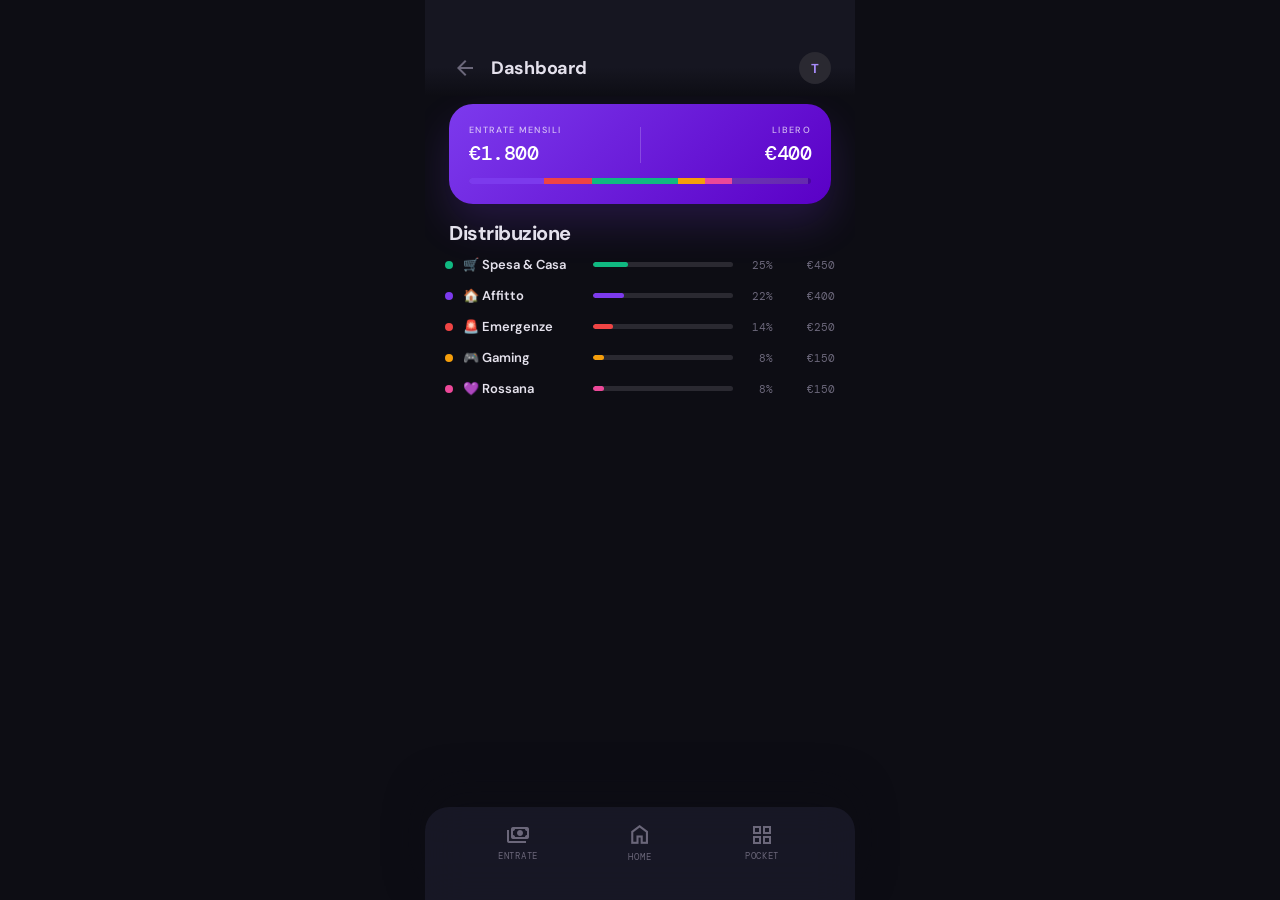
==== pages/dashboard.html @ f0c67cbf "v3.0 — multi-page, riorganizzazione cartella, home allineata a Stitch Co-Authored-By: Claude Sonnet " ====
<!DOCTYPE html>
<html lang="it">
<head>
  <meta charset="UTF-8" />
  <meta name="viewport" content="width=device-width, initial-scale=1.0, viewport-fit=cover" />
  <meta name="apple-mobile-web-app-capable" content="yes" />
  <meta name="apple-mobile-web-app-status-bar-style" content="black-translucent" />
  <meta name="apple-mobile-web-app-title" content="Finance" />
  <meta name="theme-color" content="#0D0D14" />
  <link rel="manifest" href="../manifest.json" />
  <link rel="apple-touch-icon" href="../icon-192.png" />
  <title>Finance</title>
  <link rel="preconnect" href="https://fonts.googleapis.com" />
  <link rel="preconnect" href="https://fonts.gstatic.com" crossorigin />
  <link href="https://fonts.googleapis.com/css2?family=DM+Sans:wght@400;500;700;800&family=DM+Mono:wght@400;500&display=swap" rel="stylesheet" />
  <link href="https://fonts.googleapis.com/css2?family=Material+Symbols+Outlined:opsz,wght,FILL,GRAD@20..48,100..700,0..1,-50..200&display=swap" rel="stylesheet" />
  <link rel="stylesheet" href="../assets/style.css" />
</head>
<body data-page="dashboard">

<header class="app-header">
  <div class="header-left">
    <button class="icon-btn" onclick="goBack()">
      <span class="material-symbols-outlined">arrow_back</span>
    </button>
    <span class="page-title">Dashboard</span>
  </div>
  <div class="header-avatar" id="headerAvatar">B</div>
</header>

<main class="main-content">
  <section class="summary-card" style="cursor:default">
    <div class="summary-row" style="margin-bottom:12px">
      <div class="summary-mini">
        <p class="summary-mini-label">Entrate mensili</p>
        <p class="summary-mini-amount" id="dashIncome">€0</p>
      </div>
      <div class="summary-sep"></div>
      <div class="summary-mini summary-mini--right">
        <p class="summary-mini-label">Libero</p>
        <p class="summary-mini-amount" id="dashLibero">€0</p>
      </div>
    </div>
    <div class="summary-stacked-bar" id="dashStackedBar"></div>
  </section>

  <div class="section-header">
    <h2 class="section-heading">Distribuzione</h2>
  </div>
  <div class="dash-list" id="dashPocketList"></div>
</main>

<nav class="bottom-nav">
  <button class="nav-item" onclick="goTo('entrate')">
    <span class="material-symbols-outlined nav-icon">payments</span>
    <span class="nav-label">Entrate</span>
  </button>
  <button class="nav-item nav-item--center" onclick="goTo('home')">
    <span class="material-symbols-outlined nav-icon">home</span>
    <span class="nav-label">Home</span>
  </button>
  <button class="nav-item" onclick="goTo('pockets')">
    <span class="material-symbols-outlined nav-icon">grid_view</span>
    <span class="nav-label">Pocket</span>
  </button>
</nav>

<!-- HAMBURGER MENU -->
<div class="modal-overlay" id="hamburgerMenu">
  <div class="modal-sheet">
    <div class="modal-handle"></div>
    <div class="modal-header">
      <span class="modal-title">Menu</span>
      <button class="modal-close-x" onclick="closeHamburger()">
        <span class="material-symbols-outlined">close</span>
      </button>
    </div>
    <div class="hamburger-items">
      <button class="hamburger-item" onclick="hamburgerGo('profile')">
        <div class="hamburger-item-icon" style="background:rgba(124,58,237,0.13);color:#A78BFA">
          <span class="material-symbols-outlined">person</span>
        </div>
        <span class="hamburger-item-label">Profilo</span>
        <span class="material-symbols-outlined hamburger-chevron">chevron_right</span>
      </button>
      <button class="hamburger-item" onclick="hamburgerGo('dashboard')">
        <div class="hamburger-item-icon" style="background:rgba(124,58,237,0.13);color:#A78BFA">
          <span class="material-symbols-outlined">bar_chart</span>
        </div>
        <span class="hamburger-item-label">Dashboard</span>
        <span class="material-symbols-outlined hamburger-chevron">chevron_right</span>
      </button>
      <button class="hamburger-item" onclick="hamburgerGo('partner')">
        <div class="hamburger-item-icon" style="background:rgba(236,72,153,0.13);color:#EC4899">
          <span class="material-symbols-outlined">group</span>
        </div>
        <span class="hamburger-item-label">Partner</span>
        <span class="material-symbols-outlined hamburger-chevron">chevron_right</span>
      </button>
      <button class="hamburger-item" onclick="hamburgerGo('settings')">
        <div class="hamburger-item-icon" style="background:rgba(124,58,237,0.13);color:#A78BFA">
          <span class="material-symbols-outlined">settings</span>
        </div>
        <span class="hamburger-item-label">Impostazioni</span>
        <span class="material-symbols-outlined hamburger-chevron">chevron_right</span>
      </button>
    </div>
  </div>
</div>

<script src="../assets/app.js"></script>
<script>
  if ('serviceWorker' in navigator) {
    navigator.serviceWorker.register('../sw.js').catch(() => {});
  }
</script>
</body>
</html>
---- assets/style.css ----
@import url('https://fonts.googleapis.com/css2?family=DM+Sans:wght@400;500;700;800&family=DM+Mono:wght@400;500&display=swap');

/* ── MATERIAL SYMBOLS ── */
.material-symbols-outlined {
  font-variation-settings: 'FILL' 0, 'wght' 400, 'GRAD' 0, 'opsz' 24;
  display: inline-block;
  line-height: 1;
  vertical-align: middle;
  user-select: none;
}

/* ── TOKENS ── */
:root {
  --bg:           #0D0D14;
  --surface-low:  #1b1b22;   /* pocket/entrata cards */
  --surface:      #1f1f26;   /* modals, settings */
  --surface-high: #2a2931;   /* elevated, inputs */
  --surface-top:  #34343c;   /* highest */

  --violet:       #7C3AED;
  --violet-light: #A78BFA;
  --violet-dark:  #5a00c6;
  --violet-soft:  rgba(124, 58, 237, 0.13);

  --text:         #e4e1ec;
  --text-muted:   #ccc3d8;
  --text-soft:    #6b677a;

  --green:        #10B981;
  --red:          #EF4444;
  --red-soft:     rgba(239, 68, 68, 0.13);
  --amber:        #F59E0B;
  --blue:         #3B82F6;
  --pink:         #EC4899;
  --cyan:         #06B6D4;

  --radius:    12px;
  --radius-sm: 12px;
  --radius-xs: 8px;
}

* {
  margin: 0;
  padding: 0;
  box-sizing: border-box;
  -webkit-tap-highlight-color: transparent;
  -webkit-font-smoothing: antialiased;
}

html { font-size: 16px; height: 100%; }

body {
  font-family: 'DM Sans', sans-serif;
  background: var(--bg);
  color: var(--text);
  height: 100%;
  overflow: hidden;
  display: flex;
  flex-direction: column;
  max-width: 430px;
  margin: 0 auto;
  overflow-x: hidden;
}

/* ── HEADER ── */
.app-header {
  padding: 52px 24px 12px;
  background: linear-gradient(to bottom, #161621 70%, transparent);
  flex-shrink: 0;
  display: flex;
  align-items: center;
  justify-content: space-between;
  z-index: 100;
}

/* Used by pages with back button + title */
.header-left {
  display: flex;
  align-items: center;
  gap: 10px;
}

.icon-btn {
  background: none;
  border: none;
  color: var(--text-soft);
  cursor: pointer;
  padding: 4px;
  display: flex;
  align-items: center;
  justify-content: center;
  transition: color 0.15s;
}

.icon-btn:active { color: var(--text); }

.icon-btn .material-symbols-outlined {
  font-size: 24px;
}

.app-name {
  font-size: 20px;
  font-weight: 800;
  color: var(--violet-light);
  letter-spacing: -0.5px;
}

.page-title {
  font-size: 18px;
  font-weight: 700;
  color: var(--text);
  letter-spacing: -0.3px;
}

/* Profile avatar circle */
.header-avatar {
  width: 32px;
  height: 32px;
  border-radius: 50%;
  background: var(--surface-high);
  color: var(--violet-light);
  font-size: 13px;
  font-weight: 700;
  display: flex;
  align-items: center;
  justify-content: center;
  overflow: hidden;
}

/* ── MAIN ── */
.main-content {
  flex: 1;
  overflow-y: auto;
  -webkit-overflow-scrolling: touch;
  padding-bottom: 16px;
}

/* ── VIEWS ── */
.view {
  display: none;
  animation: fadeIn 0.18s ease;
}

.view.active { display: block; }

@keyframes fadeIn {
  from { opacity: 0; transform: translateY(4px); }
  to   { opacity: 1; transform: translateY(0); }
}

/* ── BOTTOM NAV ── */
.bottom-nav {
  flex-shrink: 0;
  width: 100%;
  background: rgba(30, 30, 46, 0.65);
  backdrop-filter: blur(20px);
  -webkit-backdrop-filter: blur(20px);
  border-radius: 24px 24px 0 0;
  box-shadow: 0 -20px 40px rgba(13, 13, 20, 0.4);
  display: flex;
  align-items: flex-end;
  padding: 10px 32px 32px;
  z-index: 200;
}

.nav-item {
  flex: 1;
  display: flex;
  flex-direction: column;
  align-items: center;
  gap: 3px;
  padding: 6px 8px;
  cursor: pointer;
  border: none;
  background: none;
  color: var(--text-soft);
  transition: color 0.15s;
  border-radius: 12px;
}

.nav-item.active {
  color: var(--violet-light);
  background: rgba(124, 58, 237, 0.12);
}

.nav-item--center {
  transform: scale(1.05);
}

.nav-item.active .nav-icon {
  font-variation-settings: 'FILL' 1, 'wght' 400, 'GRAD' 0, 'opsz' 24;
}

.nav-icon {
  font-size: 24px;
  line-height: 1;
}

.nav-label {
  font-family: 'DM Mono', monospace;
  font-size: 9px;
  font-weight: 400;
  letter-spacing: 0.08em;
  text-transform: uppercase;
}

/* ── FAB ── */
.fab-btn {
  position: fixed;
  bottom: 112px;
  right: 24px;
  width: 64px;
  height: 64px;
  border-radius: 999px;
  background: linear-gradient(135deg, var(--violet) 0%, var(--violet-dark) 100%);
  color: white;
  border: none;
  cursor: pointer;
  box-shadow: 0 10px 30px rgba(124, 58, 237, 0.4);
  display: flex;
  align-items: center;
  justify-content: center;
  z-index: 150;
  transition: transform 0.15s;
}

.fab-btn .material-symbols-outlined { font-size: 30px; }

.fab-btn:active { transform: scale(0.9); }

/* ── SUMMARY CARD ── */
.summary-card {
  margin: 8px 24px 0;
  background: linear-gradient(135deg, var(--violet) 0%, var(--violet-dark) 100%);
  border-radius: 24px;
  padding: 20px;
  color: white;
  box-shadow: 0 20px 40px rgba(124, 58, 237, 0.2);
  cursor: pointer;
}

.summary-card-top {
  display: flex;
  justify-content: space-between;
  align-items: center;
  margin-bottom: 16px;
}

.summary-card-label-sm {
  font-family: 'DM Mono', monospace;
  font-size: 10px;
  opacity: 0.6;
  text-transform: uppercase;
  letter-spacing: 0.12em;
}

.summary-card-more {
  font-size: 18px;
  opacity: 0.8;
}

.summary-row {
  display: flex;
  align-items: center;
  margin-bottom: 14px;
}

.summary-sep {
  width: 1px;
  height: 36px;
  background: rgba(255, 255, 255, 0.2);
  margin: 0 20px;
  flex-shrink: 0;
}

.summary-mini { flex: 1; }
.summary-mini--right { text-align: right; }

.summary-mini-label {
  font-size: 9px;
  text-transform: uppercase;
  letter-spacing: 0.15em;
  opacity: 0.7;
  margin-bottom: 4px;
  font-weight: 500;
}

.summary-mini-amount {
  font-family: 'DM Mono', monospace;
  font-size: 20px;
  font-weight: 500;
  letter-spacing: -0.5px;
}

.summary-bar-bg {
  height: 4px;
  background: rgba(0, 0, 0, 0.2);
  border-radius: 999px;
  overflow: hidden;
  margin-bottom: 8px;
}

.summary-bar-fill {
  height: 100%;
  background: rgba(255, 255, 255, 0.8);
  border-radius: 999px;
  transition: width 0.5s ease;
}

.summary-bar-footer {
  display: flex;
  justify-content: space-between;
}

.summary-bar-label {
  font-family: 'DM Mono', monospace;
  font-size: 9px;
  opacity: 0.4;
}

/* Stacked bar (dashboard) */
.summary-stacked-bar {
  height: 6px;
  border-radius: 999px;
  overflow: hidden;
  display: flex;
  background: rgba(0, 0, 0, 0.2);
}

/* ── ENTRATE HERO ── */
.entrate-hero {
  margin: 12px 20px 0;
  background: linear-gradient(135deg, var(--violet) 0%, var(--violet-dark) 100%);
  border-radius: 24px;
  padding: 24px 20px;
  color: white;
  box-shadow: 0 20px 40px rgba(124, 58, 237, 0.2);
}

.entrate-hero-label {
  font-size: 10px;
  text-transform: uppercase;
  letter-spacing: 0.15em;
  opacity: 0.7;
  font-family: 'DM Mono', monospace;
  margin-bottom: 8px;
}

.entrate-hero-value {
  font-family: 'DM Mono', monospace;
  font-size: 36px;
  font-weight: 500;
  letter-spacing: -1px;
}

/* ── SECTION HEADERS ── */
.section-header {
  padding: 16px 24px 10px;
  display: flex;
  justify-content: space-between;
  align-items: baseline;
}

.section-header--home {
  padding-top: 14px;
  padding-bottom: 8px;
}

.section-header--pocket {
  flex-direction: column;
  align-items: flex-start;
  gap: 4px;
  padding-bottom: 16px;
}

.section-heading {
  font-size: 20px;
  font-weight: 700;
  letter-spacing: -0.5px;
  color: var(--text);
}

.section-heading--xl {
  font-size: 28px;
  letter-spacing: -0.8px;
}

.section-sub {
  font-size: 13px;
  color: var(--text-soft);
  margin-top: 2px;
}

.section-count {
  font-size: 12px;
  color: var(--text-soft);
}

.section-link {
  font-size: 12px;
  font-weight: 500;
  color: var(--violet-light);
  cursor: pointer;
  display: flex;
  align-items: center;
  gap: 2px;
}

.section-link-icon {
  font-size: 14px;
}

/* ── POCKET LIST ── */
.pocket-list {
  padding: 0 24px;
  display: flex;
  flex-direction: column;
  gap: 8px;
}

/* ── POCKET CARD — Home (compact) ── */
.pocket-card {
  background: var(--surface-low);
  border-radius: var(--radius);
  padding: 12px 14px;
  display: flex;
  align-items: center;
  gap: 12px;
  cursor: pointer;
  transition: transform 0.12s;
  min-height: 68px;
  position: relative;
  user-select: none;
}

.pocket-card:active { transform: scale(0.98); }

/* Pocket card full (pocket tab) */
.pocket-card--full {
  padding: 14px;
  gap: 10px;
}

/* Inactive */
.pocket-card--inactive {
  opacity: 0.5;
  filter: grayscale(1);
}

/* Drag handle */
.drag-handle {
  color: var(--text-soft);
  cursor: grab;
  flex-shrink: 0;
  touch-action: none;
  display: flex;
  align-items: center;
  padding: 4px 2px;
}

.drag-handle .material-symbols-outlined {
  font-size: 20px;
}

.drag-handle:active { cursor: grabbing; }

/* Pocket icon */
.pocket-icon {
  border-radius: var(--radius-sm);
  display: flex;
  align-items: center;
  justify-content: center;
  flex-shrink: 0;
}

.pocket-icon--sm {
  width: 40px;
  height: 40px;
  font-size: 20px;
}

.pocket-icon--lg {
  width: 48px;
  height: 48px;
  font-size: 24px;
}

.pocket-card-info { flex: 1; min-width: 0; }

.pocket-card-name {
  font-size: 14px;
  font-weight: 700;
  color: var(--text);
  white-space: nowrap;
  overflow: hidden;
  text-overflow: ellipsis;
}

.pocket-card-sub {
  font-size: 10px;
  color: var(--text-soft);
  margin-top: 2px;
}

/* Amount in compact card (home) */
.pocket-card-amount--inline {
  font-family: 'DM Mono', monospace;
  font-size: 14px;
  font-weight: 500;
  color: var(--text);
  flex-shrink: 0;
}

/* Amount in full card (pocket tab) — below name */
.pocket-card-amount--sub {
  font-family: 'DM Mono', monospace;
  font-size: 17px;
  font-weight: 500;
  color: var(--violet-light);
  letter-spacing: -0.3px;
  margin-top: 2px;
}

/* Chevron in home cards */
.pocket-card-chevron {
  font-size: 16px;
  color: var(--text-soft);
  flex-shrink: 0;
  opacity: 0.6;
}

/* iOS-style toggle switch */
.pocket-toggle {
  width: 40px;
  height: 24px;
  border-radius: 999px;
  background: var(--violet);
  border: none;
  padding: 4px;
  cursor: pointer;
  display: flex;
  align-items: center;
  justify-content: flex-end;
  flex-shrink: 0;
  transition: background 0.2s;
}

.pocket-toggle:active { opacity: 0.85; }

.pocket-toggle--off {
  background: var(--surface-high);
  justify-content: flex-start;
}

.pocket-toggle-dot {
  width: 16px;
  height: 16px;
  border-radius: 50%;
  background: white;
  box-shadow: 0 1px 4px rgba(0, 0, 0, 0.35);
  flex-shrink: 0;
  transition: none;
}

.pocket-toggle--off .pocket-toggle-dot {
  background: #64748b;
}

/* Dragging ghost state */
.pocket-card.is-dragging { opacity: 0.3; }

/* ── DASHBOARD ── */
.dash-list {
  padding: 0 20px;
  display: flex;
  flex-direction: column;
  gap: 14px;
}

.dash-row {
  display: flex;
  align-items: center;
  gap: 10px;
}

.dash-dot {
  width: 8px;
  height: 8px;
  border-radius: 50%;
  flex-shrink: 0;
}

.dash-row-name {
  font-size: 13px;
  font-weight: 600;
  color: var(--text);
  width: 120px;
  flex-shrink: 0;
  white-space: nowrap;
  overflow: hidden;
  text-overflow: ellipsis;
}

.dash-bar-track {
  flex: 1;
  height: 5px;
  background: var(--surface-high);
  border-radius: 999px;
  overflow: hidden;
}

.dash-bar-fill {
  height: 100%;
  border-radius: 999px;
  transition: width 0.4s ease;
}

.dash-pct {
  font-family: 'DM Mono', monospace;
  font-size: 11px;
  color: var(--text-soft);
  width: 30px;
  text-align: right;
  flex-shrink: 0;
}

.dash-amt {
  font-family: 'DM Mono', monospace;
  font-size: 11px;
  color: var(--text-soft);
  width: 52px;
  text-align: right;
  flex-shrink: 0;
}

/* ── PARTNER ── */
.partner-pct-row {
  display: flex;
  align-items: center;
}

.partner-pct-block { flex: 1; }
.partner-pct-block:last-child { text-align: right; }

.partner-pct-name {
  font-size: 10px;
  opacity: 0.65;
  margin-bottom: 4px;
  letter-spacing: 0.3px;
}

.partner-pct-value {
  font-family: 'DM Mono', monospace;
  font-size: 28px;
  font-weight: 500;
  line-height: 1;
  margin-bottom: 2px;
}

.partner-pct-amount { font-size: 12px; opacity: 0.6; }

.partner-example {
  margin: 16px 20px 0;
  background: var(--surface-low);
  border-radius: var(--radius);
  overflow: hidden;
}

.partner-example-text {
  padding: 16px;
  font-size: 14px;
  color: var(--text-soft);
  line-height: 1.6;
}

.partner-example-text strong { color: var(--text); }

/* ── SETTINGS ── */
.settings-block { margin: 0 20px 0; }

.settings-group-label {
  font-size: 11px;
  font-weight: 600;
  color: var(--text-soft);
  text-transform: uppercase;
  letter-spacing: 0.6px;
  margin-bottom: 8px;
  padding-left: 4px;
}

.settings-item {
  background: var(--surface-low);
  border-radius: var(--radius);
  padding: 12px 14px;
  display: flex;
  align-items: center;
  justify-content: space-between;
  cursor: pointer;
  transition: background 0.15s;
  margin-bottom: 8px;
}

.settings-item:active { background: var(--surface); }

.settings-item-left {
  display: flex;
  align-items: center;
  gap: 12px;
  flex: 1;
}

.settings-item-icon {
  width: 36px;
  height: 36px;
  border-radius: 10px;
  display: flex;
  align-items: center;
  justify-content: center;
  flex-shrink: 0;
}

.settings-item-name {
  font-size: 14px;
  font-weight: 600;
  color: var(--text);
}

.settings-item-right {
  display: flex;
  align-items: center;
  gap: 8px;
}

.settings-item-value {
  font-family: 'DM Mono', monospace;
  font-size: 14px;
  color: var(--text-soft);
}

.settings-chevron {
  font-size: 20px;
  color: var(--text-soft);
}

/* Inputs — no iOS zoom (font-size >= 16px) */
.settings-inline-input {
  background: none;
  border: none;
  outline: none;
  font-family: 'DM Sans', sans-serif;
  font-size: 16px;
  font-weight: 600;
  color: var(--text);
  flex: 1;
  min-width: 0;
}

.settings-inline-input::placeholder { color: var(--text-soft); }

.settings-date-input { color-scheme: dark; }

.settings-inline-amount {
  background: none;
  border: none;
  outline: none;
  font-family: 'DM Mono', monospace;
  font-size: 16px;
  color: var(--text);
  width: 80px;
  text-align: right;
  -webkit-appearance: none;
}

.settings-inline-amount::placeholder { color: var(--text-soft); }

.settings-version {
  text-align: center;
  font-size: 12px;
  color: var(--text-soft);
  margin-top: 36px;
  padding-bottom: 8px;
}

/* ── HAMBURGER ── */
.hamburger-items {
  display: flex;
  flex-direction: column;
  gap: 8px;
}

.hamburger-item {
  width: 100%;
  background: var(--surface-high);
  border: none;
  border-radius: var(--radius);
  padding: 14px 16px;
  display: flex;
  align-items: center;
  gap: 14px;
  cursor: pointer;
  transition: background 0.15s;
}

.hamburger-item:active { background: var(--surface-top); }

.hamburger-item-icon {
  width: 40px;
  height: 40px;
  border-radius: 12px;
  display: flex;
  align-items: center;
  justify-content: center;
  flex-shrink: 0;
}

.hamburger-item-icon .material-symbols-outlined { font-size: 20px; }

.hamburger-item-label {
  flex: 1;
  font-size: 15px;
  font-weight: 600;
  color: var(--text);
  text-align: left;
}

.hamburger-chevron {
  font-size: 20px;
  color: var(--text-soft);
}

/* ── MODAL ── */
.modal-overlay {
  position: fixed;
  inset: 0;
  background: rgba(0, 0, 0, 0.7);
  z-index: 500;
  display: none;
  align-items: flex-end;
  justify-content: center;
  backdrop-filter: blur(6px);
  -webkit-backdrop-filter: blur(6px);
}

.modal-overlay.open { display: flex; }

.modal-sheet {
  background: var(--surface);
  border-radius: 28px 28px 0 0;
  padding: 14px 20px 48px;
  width: 100%;
  max-width: 430px;
  max-height: 92vh;
  overflow-y: auto;
  animation: slideUp 0.22s cubic-bezier(0.34, 1.2, 0.64, 1);
  touch-action: pan-y;
}

@keyframes slideUp {
  from { transform: translateY(100%); }
  to   { transform: translateY(0); }
}

.modal-handle {
  width: 40px;
  height: 4px;
  background: var(--surface-top);
  border-radius: 2px;
  margin: 0 auto 16px;
  cursor: grab;
  padding: 8px 0;
  background-clip: content-box;
}

.modal-header {
  display: flex;
  align-items: center;
  justify-content: space-between;
  margin-bottom: 20px;
}

.modal-title {
  font-size: 20px;
  font-weight: 700;
  letter-spacing: -0.4px;
  color: var(--text);
}

.modal-close-x {
  width: 32px;
  height: 32px;
  background: var(--surface-high);
  border: none;
  border-radius: 50%;
  color: var(--text-soft);
  cursor: pointer;
  display: flex;
  align-items: center;
  justify-content: center;
  flex-shrink: 0;
  transition: background 0.15s;
}

.modal-close-x .material-symbols-outlined { font-size: 16px; }
.modal-close-x:active { background: var(--surface-top); }

/* ── POCKET PREVIEW (modal) ── */
.pocket-preview {
  background: var(--surface-high);
  border-radius: var(--radius);
  padding: 14px 16px;
  display: flex;
  align-items: center;
  gap: 14px;
  margin-bottom: 20px;
}

.pocket-preview-icon {
  width: 46px;
  height: 46px;
  border-radius: 14px;
  display: flex;
  align-items: center;
  justify-content: center;
  font-size: 24px;
  flex-shrink: 0;
  transition: background 0.2s;
}

.pocket-preview-name {
  font-size: 15px;
  font-weight: 700;
  color: var(--text);
  margin-bottom: 2px;
}

.pocket-preview-amount {
  font-family: 'DM Mono', monospace;
  font-size: 13px;
  color: var(--text-soft);
}

/* ── FORM ── */
.form-group { margin-bottom: 14px; }

.form-label {
  font-size: 11px;
  font-weight: 600;
  color: var(--text-soft);
  margin-bottom: 7px;
  display: block;
  text-transform: uppercase;
  letter-spacing: 0.5px;
}

.form-input {
  width: 100%;
  padding: 13px 16px;
  border: none;
  border-radius: var(--radius-sm);
  font-family: 'DM Sans', sans-serif;
  font-size: 16px;
  color: var(--text);
  background: var(--surface-high);
  outline: none;
  transition: box-shadow 0.15s;
  -webkit-appearance: none;
}

.form-input:focus {
  box-shadow: 0 0 0 3px rgba(124, 58, 237, 0.25);
}

.form-input::placeholder { color: var(--text-soft); }

.emoji-input {
  font-size: 22px;
  text-align: center;
  letter-spacing: 4px;
}

/* ── COLOR SWATCHES ── */
.color-swatches {
  display: flex;
  gap: 10px;
  flex-wrap: wrap;
}

.color-swatch {
  width: 32px;
  height: 32px;
  border-radius: 50%;
  border: 2.5px solid transparent;
  cursor: pointer;
  transition: transform 0.15s, border-color 0.15s;
  outline: none;
}

.color-swatch:active { transform: scale(0.9); }

.color-swatch.selected {
  border-color: white;
  transform: scale(1.14);
  box-shadow: 0 0 0 2px rgba(255, 255, 255, 0.2);
}

/* ── BUTTONS ── */
.submit-btn {
  width: 100%;
  background: linear-gradient(135deg, var(--violet) 0%, var(--violet-dark) 100%);
  color: white;
  border: none;
  border-radius: 999px;
  padding: 16px;
  font-family: 'DM Sans', sans-serif;
  font-size: 16px;
  font-weight: 700;
  cursor: pointer;
  margin-top: 8px;
  transition: transform 0.15s, opacity 0.15s;
  letter-spacing: -0.2px;
}

.submit-btn:active { transform: scale(0.97); opacity: 0.9; }

.delete-btn {
  width: 100%;
  background: none;
  color: var(--red);
  border: none;
  border-radius: 999px;
  padding: 14px;
  font-family: 'DM Sans', sans-serif;
  font-size: 15px;
  font-weight: 600;
  cursor: pointer;
  margin-top: 8px;
  transition: opacity 0.15s;
}

.delete-btn:active { opacity: 0.7; }

/* ── EMPTY STATE ── */
.empty-state {
  text-align: center;
  padding: 48px 24px;
}

.empty-state-icon { font-size: 44px; margin-bottom: 14px; }

.empty-state-text {
  font-size: 16px;
  font-weight: 700;
  margin-bottom: 8px;
  color: var(--text);
}

.empty-state-sub {
  font-size: 13px;
  line-height: 1.6;
  color: var(--text-soft);
}

/* ── SCROLLBAR ── */
::-webkit-scrollbar { width: 0; }
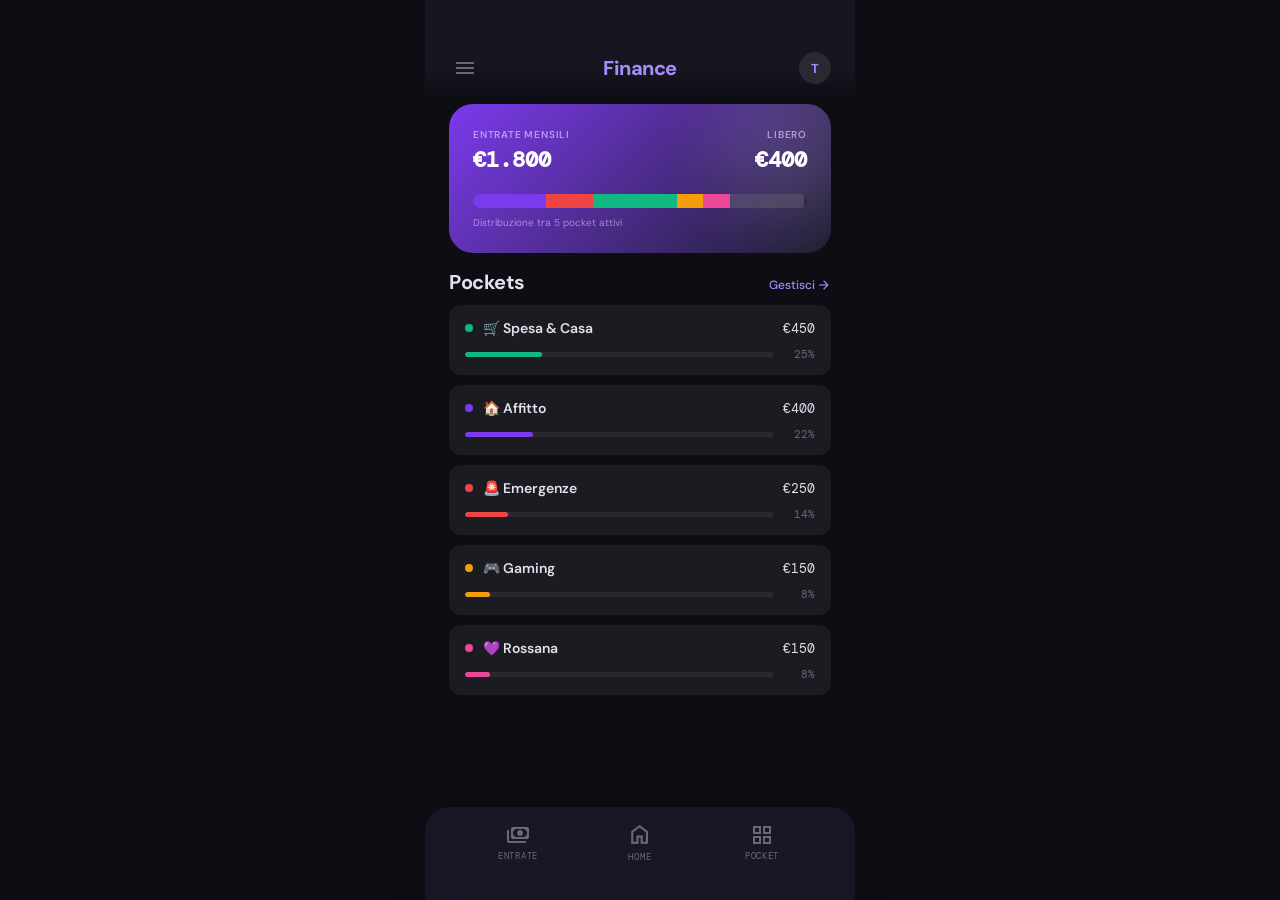
==== commit 5260c8ed: "v3.1 — allineamento tutte le pagine al design Stitch Co-Authored-By: Claude Sonnet 4.6 <noreply@anth" ====
--- a/pages/dashboard.html
+++ b/pages/dashboard.html
@@ -19,33 +19,35 @@
 <body data-page="dashboard">
 
 <header class="app-header">
-  <div class="header-left">
-    <button class="icon-btn" onclick="goBack()">
-      <span class="material-symbols-outlined">arrow_back</span>
-    </button>
-    <span class="page-title">Dashboard</span>
-  </div>
+  <button class="icon-btn" onclick="openHamburger()">
+    <span class="material-symbols-outlined">menu</span>
+  </button>
+  <span class="app-name">Finance</span>
   <div class="header-avatar" id="headerAvatar">B</div>
 </header>
 
 <main class="main-content">
-  <section class="summary-card" style="cursor:default">
-    <div class="summary-row" style="margin-bottom:12px">
-      <div class="summary-mini">
-        <p class="summary-mini-label">Entrate mensili</p>
-        <p class="summary-mini-amount" id="dashIncome">€0</p>
+  <section class="dash-hero">
+    <div class="dash-hero-blob"></div>
+    <div class="dash-hero-row">
+      <div>
+        <p class="dash-hero-label">Entrate mensili</p>
+        <p class="dash-hero-amount" id="dashIncome">€0</p>
       </div>
-      <div class="summary-sep"></div>
-      <div class="summary-mini summary-mini--right">
-        <p class="summary-mini-label">Libero</p>
-        <p class="summary-mini-amount" id="dashLibero">€0</p>
+      <div style="text-align:right">
+        <p class="dash-hero-label">Libero</p>
+        <p class="dash-hero-amount" id="dashLibero">€0</p>
       </div>
     </div>
-    <div class="summary-stacked-bar" id="dashStackedBar"></div>
+    <div class="dash-stacked-bar" id="dashStackedBar"></div>
+    <p class="dash-hero-footer" id="dashBarFooter"></p>
   </section>
 
   <div class="section-header">
-    <h2 class="section-heading">Distribuzione</h2>
+    <h2 class="section-heading">Pockets</h2>
+    <a class="section-link" onclick="goTo('pockets')">
+      Gestisci <span class="material-symbols-outlined section-link-icon">arrow_forward</span>
+    </a>
   </div>
   <div class="dash-list" id="dashPocketList"></div>
 </main>
--- a/assets/style.css
+++ b/assets/style.css
@@ -205,12 +205,12 @@
 }
 
 /* ── FAB ── */
-.fab-btn {
+.fab {
   position: fixed;
   bottom: 112px;
   right: 24px;
-  width: 64px;
-  height: 64px;
+  width: 56px;
+  height: 56px;
   border-radius: 999px;
   background: linear-gradient(135deg, var(--violet) 0%, var(--violet-dark) 100%);
   color: white;
@@ -224,9 +224,9 @@
   transition: transform 0.15s;
 }
 
-.fab-btn .material-symbols-outlined { font-size: 30px; }
-
-.fab-btn:active { transform: scale(0.9); }
+.fab .material-symbols-outlined { font-size: 28px; }
+
+.fab:active { transform: scale(0.9); }
 
 /* ── SUMMARY CARD ── */
 .summary-card {
@@ -329,28 +329,68 @@
 
 /* ── ENTRATE HERO ── */
 .entrate-hero {
-  margin: 12px 20px 0;
+  position: relative;
+  overflow: hidden;
+  margin: 8px 24px 0;
   background: linear-gradient(135deg, var(--violet) 0%, var(--violet-dark) 100%);
   border-radius: 24px;
-  padding: 24px 20px;
+  padding: 32px;
   color: white;
-  box-shadow: 0 20px 40px rgba(124, 58, 237, 0.2);
+  box-shadow: 0 20px 40px rgba(124, 58, 237, 0.25);
+}
+
+.hero-blob {
+  position: absolute;
+  border-radius: 50%;
+  pointer-events: none;
+}
+
+.hero-blob--tr {
+  top: -40px;
+  right: -40px;
+  width: 160px;
+  height: 160px;
+  background: rgba(255, 255, 255, 0.1);
+  filter: blur(32px);
+}
+
+.hero-blob--bl {
+  bottom: -40px;
+  left: -40px;
+  width: 128px;
+  height: 128px;
+  background: rgba(0, 0, 0, 0.2);
+  filter: blur(24px);
 }
 
 .entrate-hero-label {
-  font-size: 10px;
+  font-size: 11px;
   text-transform: uppercase;
-  letter-spacing: 0.15em;
-  opacity: 0.7;
-  font-family: 'DM Mono', monospace;
-  margin-bottom: 8px;
+  letter-spacing: 0.18em;
+  color: rgba(221, 200, 255, 0.7);
+  font-family: 'DM Mono', monospace;
+  margin-bottom: 10px;
+}
+
+.entrate-hero-amount {
+  display: flex;
+  align-items: baseline;
+  gap: 8px;
 }
 
 .entrate-hero-value {
   font-family: 'DM Mono', monospace;
-  font-size: 36px;
-  font-weight: 500;
-  letter-spacing: -1px;
+  font-size: 3.5rem;
+  font-weight: 700;
+  line-height: 1;
+  letter-spacing: -2px;
+  color: white;
+}
+
+.entrate-hero-currency {
+  font-family: 'DM Mono', monospace;
+  font-size: 1.25rem;
+  color: rgba(221, 200, 255, 0.8);
 }
 
 /* ── SECTION HEADERS ── */
@@ -383,6 +423,13 @@
 .section-heading--xl {
   font-size: 28px;
   letter-spacing: -0.8px;
+}
+
+/* Subtitle under section heading */
+.section-sub-label {
+  font-size: 13px;
+  color: var(--text-soft);
+  margin-top: 2px;
 }
 
 .section-sub {
@@ -570,14 +617,97 @@
 .pocket-card.is-dragging { opacity: 0.3; }
 
 /* ── DASHBOARD ── */
+
+/* Hero gradient card */
+.dash-hero {
+  position: relative;
+  overflow: hidden;
+  margin: 8px 24px 0;
+  background: linear-gradient(135deg, var(--violet) 0%, #1E1E2E 100%);
+  border-radius: 24px;
+  padding: 24px;
+  color: white;
+}
+
+.dash-hero-blob {
+  position: absolute;
+  top: -40px; right: -40px;
+  width: 160px; height: 160px;
+  border-radius: 50%;
+  background: rgba(255, 255, 255, 0.1);
+  filter: blur(32px);
+  pointer-events: none;
+}
+
+.dash-hero-row {
+  display: flex;
+  justify-content: space-between;
+  align-items: flex-start;
+  margin-bottom: 20px;
+  position: relative;
+  z-index: 1;
+}
+
+.dash-hero-label {
+  font-size: 10px;
+  font-weight: 600;
+  text-transform: uppercase;
+  letter-spacing: 0.08em;
+  color: rgba(221, 200, 255, 0.7);
+  margin: 0 0 4px;
+}
+
+.dash-hero-amount {
+  font-family: 'DM Mono', monospace;
+  font-size: 1.4rem;
+  font-weight: 700;
+  color: white;
+  margin: 0;
+}
+
+/* Stacked distribution bar (dashboard hero) */
+.dash-stacked-bar {
+  height: 14px;
+  border-radius: 999px;
+  overflow: hidden;
+  display: flex;
+  background: rgba(0, 0, 0, 0.2);
+  position: relative;
+  z-index: 1;
+}
+
+.dash-hero-footer {
+  font-size: 10px;
+  color: rgba(221, 200, 255, 0.6);
+  margin: 8px 0 0;
+  position: relative;
+  z-index: 1;
+}
+
+/* Pocket card rows */
 .dash-list {
-  padding: 0 20px;
+  padding: 0 24px;
   display: flex;
   flex-direction: column;
-  gap: 14px;
-}
-
-.dash-row {
+  gap: 10px;
+}
+
+.dash-card {
+  background: var(--surface-low);
+  border-radius: var(--radius);
+  padding: 14px 16px;
+  display: flex;
+  flex-direction: column;
+  gap: 10px;
+}
+
+.dash-card-top {
+  display: flex;
+  align-items: center;
+  justify-content: space-between;
+}
+
+.dash-card-left {
   display: flex;
   align-items: center;
   gap: 10px;
@@ -590,15 +720,22 @@
   flex-shrink: 0;
 }
 
-.dash-row-name {
+.dash-card-name {
+  font-size: 14px;
+  font-weight: 600;
+  color: var(--text);
+}
+
+.dash-card-amount {
+  font-family: 'DM Mono', monospace;
   font-size: 13px;
-  font-weight: 600;
-  color: var(--text);
-  width: 120px;
-  flex-shrink: 0;
-  white-space: nowrap;
-  overflow: hidden;
-  text-overflow: ellipsis;
+  color: var(--text);
+}
+
+.dash-card-bar-row {
+  display: flex;
+  align-items: center;
+  gap: 12px;
 }
 
 .dash-bar-track {
@@ -624,56 +761,304 @@
   flex-shrink: 0;
 }
 
-.dash-amt {
+/* ── PARTNER ── */
+
+.partner-page-title {
+  padding: 4px 24px 16px;
+}
+
+.partner-page-sup {
+  font-family: 'DM Mono', monospace;
+  font-size: 10px;
+  font-weight: 500;
+  text-transform: uppercase;
+  letter-spacing: 0.2em;
+  color: var(--violet-light);
+  margin: 0 0 4px;
+}
+
+.partner-page-heading {
+  font-size: 1.75rem;
+  font-weight: 800;
+  letter-spacing: -0.5px;
+  margin: 0;
+  color: var(--text);
+}
+
+/* Hero gradient card */
+.partner-hero {
+  position: relative;
+  overflow: hidden;
+  margin: 0 24px;
+  background: linear-gradient(135deg, #7C3AED 0%, #4F2EBD 50%, #1E1B4B 100%);
+  border-radius: 24px;
+  padding: 24px;
+  color: white;
+}
+
+.partner-hero-blob {
+  position: absolute;
+  top: -40px; right: -40px;
+  width: 160px; height: 160px;
+  border-radius: 50%;
+  background: rgba(255, 255, 255, 0.1);
+  filter: blur(32px);
+  pointer-events: none;
+}
+
+.partner-hero-sides {
+  display: flex;
+  justify-content: space-between;
+  align-items: center;
+  margin-bottom: 20px;
+  position: relative;
+  z-index: 1;
+}
+
+.partner-hero-sep {
+  width: 1px;
+  height: 48px;
+  background: rgba(255, 255, 255, 0.2);
+}
+
+.partner-hero-name {
+  font-size: 13px;
+  font-weight: 500;
+  color: rgba(221, 200, 255, 0.85);
+  margin: 0 0 4px;
+}
+
+.partner-hero-pct {
+  font-family: 'DM Mono', monospace;
+  font-size: 1.75rem;
+  font-weight: 700;
+  color: white;
+  margin: 0 0 2px;
+  line-height: 1;
+}
+
+.partner-hero-amt {
   font-family: 'DM Mono', monospace;
   font-size: 11px;
-  color: var(--text-soft);
-  width: 52px;
-  text-align: right;
-  flex-shrink: 0;
-}
-
-/* ── PARTNER ── */
-.partner-pct-row {
-  display: flex;
-  align-items: center;
-}
-
-.partner-pct-block { flex: 1; }
-.partner-pct-block:last-child { text-align: right; }
-
-.partner-pct-name {
-  font-size: 10px;
-  opacity: 0.65;
-  margin-bottom: 4px;
-  letter-spacing: 0.3px;
-}
-
-.partner-pct-value {
-  font-family: 'DM Mono', monospace;
-  font-size: 28px;
+  color: rgba(221, 200, 255, 0.7);
+  margin: 0;
+}
+
+.partner-bar-bg {
+  height: 10px;
+  background: rgba(0, 0, 0, 0.2);
+  border-radius: 999px;
+  overflow: hidden;
+  margin-bottom: 16px;
+  position: relative;
+  z-index: 1;
+}
+
+.partner-bar-fill {
+  height: 100%;
+  background: white;
+  border-radius: 999px;
+  box-shadow: 0 0 12px rgba(255, 255, 255, 0.4);
+  transition: width 0.4s ease;
+}
+
+.partner-inner-card {
+  background: rgba(255, 255, 255, 0.1);
+  backdrop-filter: blur(12px);
+  border-radius: 14px;
+  border: 1px solid rgba(255, 255, 255, 0.12);
+  position: relative;
+  z-index: 1;
+}
+
+.partner-inner-text {
+  padding: 14px 16px;
+  font-size: 13px;
+  color: rgba(237, 224, 255, 0.9);
+  line-height: 1.6;
+}
+
+.partner-inner-text strong { color: white; }
+
+/* Form section */
+.partner-form {
+  padding: 20px 24px;
+  display: flex;
+  flex-direction: column;
+  gap: 16px;
+}
+
+.partner-form-group {
+  display: flex;
+  flex-direction: column;
+  gap: 8px;
+}
+
+.partner-form-label {
+  font-size: 13px;
   font-weight: 500;
-  line-height: 1;
-  margin-bottom: 2px;
-}
-
-.partner-pct-amount { font-size: 12px; opacity: 0.6; }
-
-.partner-example {
-  margin: 16px 20px 0;
+  color: var(--text-soft);
+  padding-left: 2px;
+}
+
+.partner-input-wrapper {
+  position: relative;
+  display: flex;
+  align-items: center;
+}
+
+.partner-input {
+  width: 100%;
+  background: var(--surface-low);
+  border: none;
+  border-radius: 16px;
+  padding: 16px 48px 16px 20px;
+  font-family: 'DM Sans', sans-serif;
+  font-size: 16px;
+  color: var(--text);
+  outline: none;
+  box-sizing: border-box;
+  -webkit-appearance: none;
+}
+
+.partner-input::placeholder { color: var(--text-muted); }
+.partner-input:disabled { color: var(--text-soft); cursor: not-allowed; }
+.partner-input--mono { font-family: 'DM Mono', monospace; }
+
+.partner-input-icon {
+  position: absolute;
+  right: 16px;
+  font-size: 18px;
+  color: var(--text-muted);
+  pointer-events: none;
+}
+
+.partner-info-banner {
+  display: flex;
+  gap: 12px;
+  align-items: flex-start;
   background: var(--surface-low);
   border-radius: var(--radius);
-  overflow: hidden;
-}
-
-.partner-example-text {
-  padding: 16px;
-  font-size: 14px;
+  border-left: 3px solid rgba(124, 58, 237, 0.4);
+  padding: 14px 16px;
+}
+
+.partner-info-icon {
+  font-size: 20px;
+  color: var(--violet-light);
+  flex-shrink: 0;
+  margin-top: 1px;
+}
+
+.partner-info-text {
+  font-size: 13px;
   color: var(--text-soft);
   line-height: 1.6;
-}
-
-.partner-example-text strong { color: var(--text); }
+  margin: 0;
+}
+
+/* ── PROFILE ── */
+.profile-hero {
+  text-align: center;
+  padding: 8px 24px 24px;
+}
+
+.profile-avatar-ring {
+  display: inline-flex;
+  padding: 4px;
+  border-radius: 50%;
+  border: 2px solid rgba(124, 58, 237, 0.3);
+  margin-bottom: 16px;
+}
+
+.profile-avatar-circle {
+  width: 80px;
+  height: 80px;
+  border-radius: 50%;
+  background: var(--violet);
+  display: flex;
+  align-items: center;
+  justify-content: center;
+  font-size: 2rem;
+  font-weight: 700;
+  color: white;
+  text-transform: uppercase;
+}
+
+.profile-hero-name {
+  font-size: 1.5rem;
+  font-weight: 800;
+  letter-spacing: -0.3px;
+  margin: 0 0 4px;
+}
+
+.profile-hero-sub {
+  font-family: 'DM Mono', monospace;
+  font-size: 11px;
+  text-transform: uppercase;
+  letter-spacing: 0.15em;
+  color: var(--text-soft);
+  margin: 0;
+}
+
+.profile-fields {
+  padding: 0 24px;
+  display: flex;
+  flex-direction: column;
+  gap: 10px;
+}
+
+.profile-field-card {
+  display: flex;
+  align-items: center;
+  gap: 14px;
+  background: var(--surface-low);
+  border-radius: var(--radius);
+  padding: 14px 16px;
+}
+
+.profile-field-icon {
+  width: 40px;
+  height: 40px;
+  border-radius: 12px;
+  display: flex;
+  align-items: center;
+  justify-content: center;
+  flex-shrink: 0;
+}
+
+.profile-field-icon .material-symbols-outlined { font-size: 20px; }
+
+.profile-field-body {
+  display: flex;
+  flex-direction: column;
+  gap: 2px;
+  flex: 1;
+  min-width: 0;
+}
+
+.profile-field-label {
+  font-family: 'DM Mono', monospace;
+  font-size: 9px;
+  text-transform: uppercase;
+  letter-spacing: 0.15em;
+  color: var(--text-muted);
+}
+
+.profile-field-input {
+  background: none;
+  border: none;
+  outline: none;
+  font-family: 'DM Sans', sans-serif;
+  font-size: 16px;
+  font-weight: 500;
+  color: var(--text);
+  padding: 0;
+  width: 100%;
+  -webkit-appearance: none;
+}
+
+.profile-field-input::placeholder { color: var(--text-muted); }
 
 /* ── SETTINGS ── */
 .settings-block { margin: 0 20px 0; }
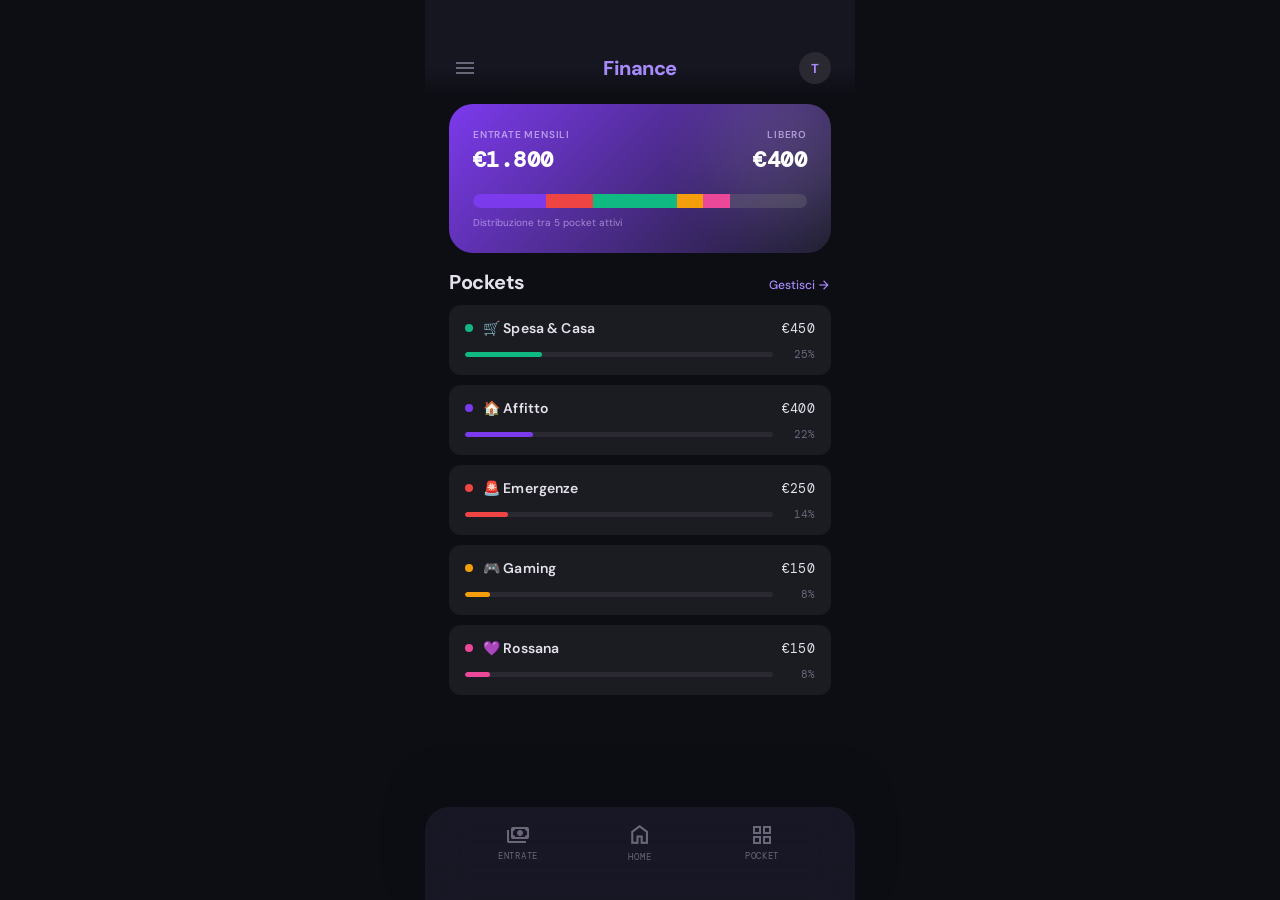
==== commit a157f19f: "v3.2 — fix nav flash, letter-spacing, bar gap, pocket count, avatar→profile" ====
--- a/pages/dashboard.html
+++ b/pages/dashboard.html
@@ -23,7 +23,7 @@
     <span class="material-symbols-outlined">menu</span>
   </button>
   <span class="app-name">Finance</span>
-  <div class="header-avatar" id="headerAvatar">B</div>
+  <div class="header-avatar" id="headerAvatar" onclick="goTo('profile')">B</div>
 </header>
 
 <main class="main-content">
--- a/assets/style.css
+++ b/assets/style.css
@@ -125,7 +125,11 @@
   align-items: center;
   justify-content: center;
   overflow: hidden;
-}
+  cursor: pointer;
+  -webkit-tap-highlight-color: transparent;
+}
+
+.header-avatar:active { opacity: 0.7; }
 
 /* ── MAIN ── */
 .main-content {
@@ -146,6 +150,16 @@
 @keyframes fadeIn {
   from { opacity: 0; transform: translateY(4px); }
   to   { opacity: 1; transform: translateY(0); }
+}
+
+/* Hide FOUC on page transitions */
+@keyframes pageIn {
+  from { opacity: 0; }
+  to   { opacity: 1; }
+}
+
+body {
+  animation: pageIn 0.12s ease;
 }
 
 /* ── BOTTOM NAV ── */
@@ -289,7 +303,7 @@
   font-family: 'DM Mono', monospace;
   font-size: 20px;
   font-weight: 500;
-  letter-spacing: -0.5px;
+  letter-spacing: 0.02em;
 }
 
 .summary-bar-bg {
@@ -380,9 +394,10 @@
 
 .entrate-hero-value {
   font-family: 'DM Mono', monospace;
-  font-size: 3.5rem;
-  font-weight: 700;
+  font-size: 2.5rem;
+  font-weight: 400;
   line-height: 1;
+  letter-spacing: 0.02em;
   letter-spacing: -2px;
   color: white;
 }
@@ -541,6 +556,7 @@
   white-space: nowrap;
   overflow: hidden;
   text-overflow: ellipsis;
+  letter-spacing: 0.01em;
 }
 
 .pocket-card-sub {
@@ -556,6 +572,7 @@
   font-weight: 500;
   color: var(--text);
   flex-shrink: 0;
+  letter-spacing: 0.02em;
 }
 
 /* Amount in full card (pocket tab) — below name */
@@ -564,6 +581,7 @@
   font-size: 17px;
   font-weight: 500;
   color: var(--violet-light);
+  letter-spacing: 0.02em;
   letter-spacing: -0.3px;
   margin-top: 2px;
 }
@@ -663,6 +681,7 @@
   font-weight: 700;
   color: white;
   margin: 0;
+  letter-spacing: 0.02em;
 }
 
 /* Stacked distribution bar (dashboard hero) */
@@ -724,12 +743,14 @@
   font-size: 14px;
   font-weight: 600;
   color: var(--text);
+  letter-spacing: 0.01em;
 }
 
 .dash-card-amount {
   font-family: 'DM Mono', monospace;
   font-size: 13px;
   color: var(--text);
+  letter-spacing: 0.02em;
 }
 
 .dash-card-bar-row {
@@ -830,8 +851,8 @@
 
 .partner-hero-pct {
   font-family: 'DM Mono', monospace;
-  font-size: 1.75rem;
-  font-weight: 700;
+  font-size: 1.5rem;
+  font-weight: 400;
   color: white;
   margin: 0 0 2px;
   line-height: 1;
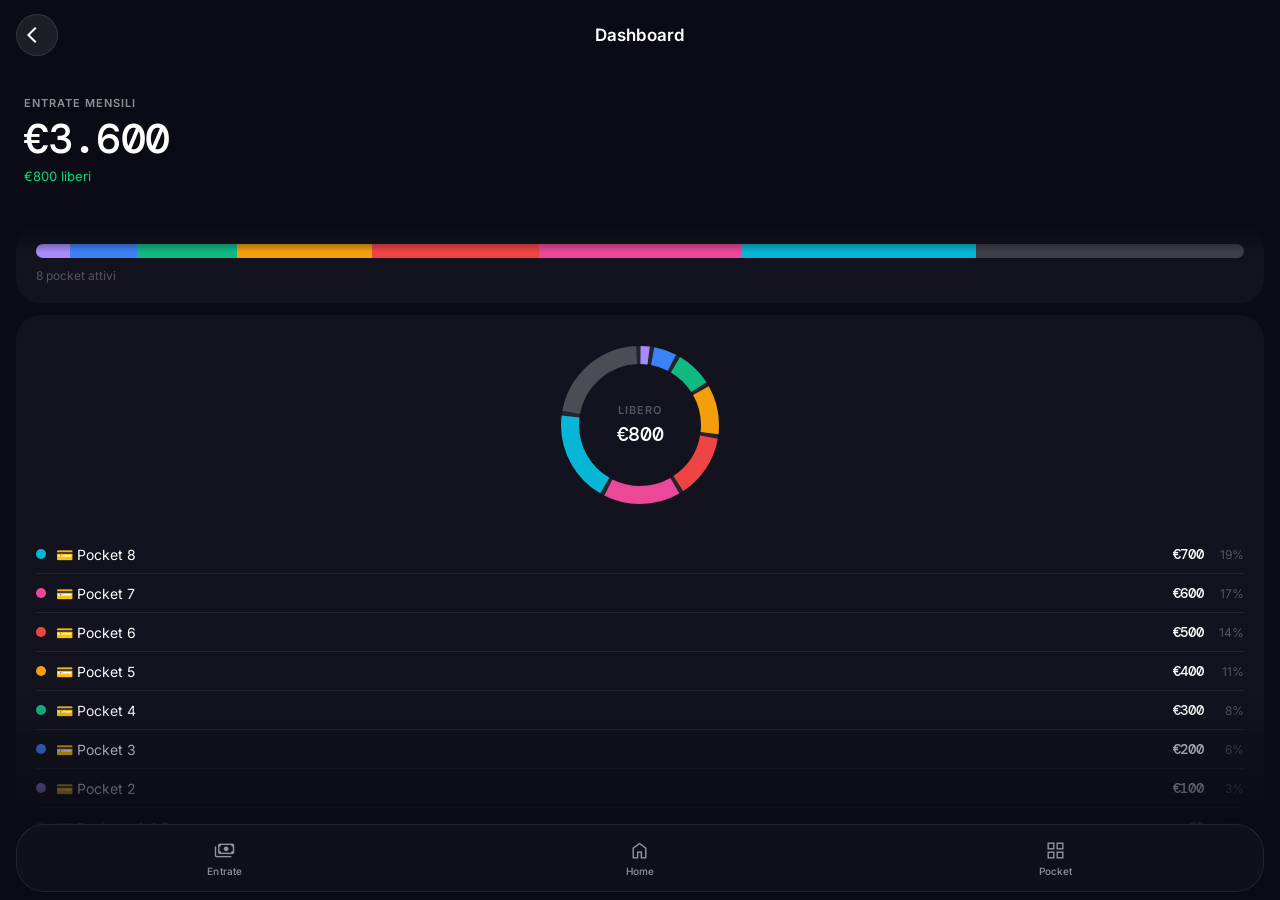
==== commit 4b35b75e: "v4.4.5 feat: pagina dashboard con barra stackata e grafico ad anello Co-Authored-By: Claude Sonnet 4" ====
--- a/pages/dashboard.html
+++ b/pages/dashboard.html
@@ -2,62 +2,89 @@
 <html lang="it">
 <head>
   <meta charset="UTF-8" />
-  <meta name="viewport" content="width=device-width, initial-scale=1.0, viewport-fit=cover" />
+  <meta name="viewport" content="width=device-width, initial-scale=1.0, maximum-scale=1.0, user-scalable=no, viewport-fit=cover" />
   <meta name="apple-mobile-web-app-capable" content="yes" />
   <meta name="apple-mobile-web-app-status-bar-style" content="black-translucent" />
   <meta name="apple-mobile-web-app-title" content="Finance" />
-  <meta name="theme-color" content="#0D0D14" />
+  <meta name="theme-color" content="#0B0B15" />
   <link rel="manifest" href="../manifest.json" />
   <link rel="apple-touch-icon" href="../icon-192.png" />
-  <title>Finance</title>
+  <title>Finance — Dashboard</title>
   <link rel="preconnect" href="https://fonts.googleapis.com" />
   <link rel="preconnect" href="https://fonts.gstatic.com" crossorigin />
-  <link href="https://fonts.googleapis.com/css2?family=DM+Sans:wght@400;500;700;800&family=DM+Mono:wght@400;500&display=swap" rel="stylesheet" />
+  <link href="https://fonts.googleapis.com/css2?family=Inter:wght@400;500;600;700;800&family=DM+Mono:wght@400;500&display=swap" rel="stylesheet" />
   <link href="https://fonts.googleapis.com/css2?family=Material+Symbols+Outlined:opsz,wght,FILL,GRAD@20..48,100..700,0..1,-50..200&display=swap" rel="stylesheet" />
   <link rel="stylesheet" href="../assets/style.css" />
 </head>
 <body data-page="dashboard">
 
-<header class="app-header">
-  <button class="icon-btn" onclick="openHamburger()">
-    <span class="material-symbols-outlined">menu</span>
+<script>
+  document.documentElement.style.setProperty('--screen-height', window.screen.height + 'px');
+  function setAppHeight() {
+    const h = window.visualViewport ? window.visualViewport.height : window.innerHeight;
+    document.documentElement.style.setProperty('--app-height', h + 'px');
+  }
+  if (window.visualViewport) {
+    window.visualViewport.addEventListener('resize', () => {
+      setAppHeight();
+      setTimeout(setAppHeight, 300);
+    });
+  } else {
+    window.addEventListener('resize', setAppHeight);
+  }
+</script>
+
+<!-- HEADER -->
+<header class="page-top-bar">
+  <button class="page-back-btn" onclick="goTo('home')">
+    <span class="material-symbols-outlined">arrow_back_ios</span>
   </button>
-  <span class="app-name">Finance</span>
-  <div class="header-avatar" id="headerAvatar" onclick="goTo('profile')">B</div>
+  <span class="page-top-title">Dashboard</span>
+  <div style="width:42px"></div>
 </header>
 
+<!-- MAIN -->
 <main class="main-content">
-  <section class="dash-hero">
-    <div class="dash-hero-blob"></div>
-    <div class="dash-hero-row">
-      <div>
-        <p class="dash-hero-label">Entrate mensili</p>
-        <p class="dash-hero-amount" id="dashIncome">€0</p>
-      </div>
-      <div style="text-align:right">
-        <p class="dash-hero-label">Libero</p>
-        <p class="dash-hero-amount" id="dashLibero">€0</p>
-      </div>
-    </div>
-    <div class="dash-stacked-bar" id="dashStackedBar"></div>
-    <p class="dash-hero-footer" id="dashBarFooter"></p>
+
+  <section class="page-hero">
+    <div class="page-hero-label">Entrate mensili</div>
+    <div class="page-hero-value" id="dashIncome">€0</div>
+    <div class="page-hero-sub" id="dashLibero"></div>
   </section>
 
-  <div class="section-header">
-    <h2 class="section-heading">Pockets</h2>
-    <a class="section-link" onclick="goTo('pockets')">
-      Gestisci <span class="material-symbols-outlined section-link-icon">arrow_forward</span>
-    </a>
+  <div class="dash-scroll">
+
+    <!-- Barra di distribuzione -->
+    <div class="dash-block">
+      <div class="dash-stacked-bar" id="dashStackedBar"></div>
+      <div class="dash-bar-footer" id="dashBarFooter"></div>
+    </div>
+
+    <!-- Grafico ad anello + legenda -->
+    <div class="dash-block dash-donut-block">
+      <div class="dash-donut-wrap">
+        <svg id="dashDonut" viewBox="0 0 180 180" xmlns="http://www.w3.org/2000/svg">
+          <circle cx="90" cy="90" r="70" fill="none" stroke="rgba(255,255,255,0.07)" stroke-width="18"/>
+        </svg>
+        <div class="dash-donut-center">
+          <div class="dash-donut-center-label">Libero</div>
+          <div class="dash-donut-center-value" id="dashDonutCenter">€0</div>
+        </div>
+      </div>
+      <div id="dashLegend" class="dash-legend"></div>
+    </div>
+
   </div>
-  <div class="dash-list" id="dashPocketList"></div>
+
 </main>
 
+<!-- BOTTOM NAV -->
 <nav class="bottom-nav">
   <button class="nav-item" onclick="goTo('entrate')">
     <span class="material-symbols-outlined nav-icon">payments</span>
     <span class="nav-label">Entrate</span>
   </button>
-  <button class="nav-item nav-item--center" onclick="goTo('home')">
+  <button class="nav-item" onclick="goTo('home')">
     <span class="material-symbols-outlined nav-icon">home</span>
     <span class="nav-label">Home</span>
   </button>
@@ -67,54 +94,6 @@
   </button>
 </nav>
 
-<!-- HAMBURGER MENU -->
-<div class="modal-overlay" id="hamburgerMenu">
-  <div class="modal-sheet">
-    <div class="modal-handle"></div>
-    <div class="modal-header">
-      <span class="modal-title">Menu</span>
-      <button class="modal-close-x" onclick="closeHamburger()">
-        <span class="material-symbols-outlined">close</span>
-      </button>
-    </div>
-    <div class="hamburger-items">
-      <button class="hamburger-item" onclick="hamburgerGo('profile')">
-        <div class="hamburger-item-icon" style="background:rgba(124,58,237,0.13);color:#A78BFA">
-          <span class="material-symbols-outlined">person</span>
-        </div>
-        <span class="hamburger-item-label">Profilo</span>
-        <span class="material-symbols-outlined hamburger-chevron">chevron_right</span>
-      </button>
-      <button class="hamburger-item" onclick="hamburgerGo('dashboard')">
-        <div class="hamburger-item-icon" style="background:rgba(124,58,237,0.13);color:#A78BFA">
-          <span class="material-symbols-outlined">bar_chart</span>
-        </div>
-        <span class="hamburger-item-label">Dashboard</span>
-        <span class="material-symbols-outlined hamburger-chevron">chevron_right</span>
-      </button>
-      <button class="hamburger-item" onclick="hamburgerGo('partner')">
-        <div class="hamburger-item-icon" style="background:rgba(236,72,153,0.13);color:#EC4899">
-          <span class="material-symbols-outlined">group</span>
-        </div>
-        <span class="hamburger-item-label">Partner</span>
-        <span class="material-symbols-outlined hamburger-chevron">chevron_right</span>
-      </button>
-      <button class="hamburger-item" onclick="hamburgerGo('settings')">
-        <div class="hamburger-item-icon" style="background:rgba(124,58,237,0.13);color:#A78BFA">
-          <span class="material-symbols-outlined">settings</span>
-        </div>
-        <span class="hamburger-item-label">Impostazioni</span>
-        <span class="material-symbols-outlined hamburger-chevron">chevron_right</span>
-      </button>
-    </div>
-  </div>
-</div>
-
 <script src="../assets/app.js"></script>
-<script>
-  if ('serviceWorker' in navigator) {
-    navigator.serviceWorker.register('../sw.js').catch(() => {});
-  }
-</script>
 </body>
 </html>
--- a/assets/style.css
+++ b/assets/style.css
@@ -1,1470 +1,1214 @@
-@import url('https://fonts.googleapis.com/css2?family=DM+Sans:wght@400;500;700;800&family=DM+Mono:wght@400;500&display=swap');
-
-/* ── MATERIAL SYMBOLS ── */
-.material-symbols-outlined {
-  font-variation-settings: 'FILL' 0, 'wght' 400, 'GRAD' 0, 'opsz' 24;
-  display: inline-block;
-  line-height: 1;
-  vertical-align: middle;
-  user-select: none;
-}
+/* ──────────────────────────────────────────
+   FINANCE APP — Design System v4.0
+   Revolut dark · Inter · DM Mono · iOS edge-to-edge
+   ────────────────────────────────────────── */
 
 /* ── TOKENS ── */
 :root {
-  --bg:           #0D0D14;
-  --surface-low:  #1b1b22;   /* pocket/entrata cards */
-  --surface:      #1f1f26;   /* modals, settings */
-  --surface-high: #2a2931;   /* elevated, inputs */
-  --surface-top:  #34343c;   /* highest */
-
-  --violet:       #7C3AED;
-  --violet-light: #A78BFA;
-  --violet-dark:  #5a00c6;
-  --violet-soft:  rgba(124, 58, 237, 0.13);
-
-  --text:         #e4e1ec;
-  --text-muted:   #ccc3d8;
-  --text-soft:    #6b677a;
-
-  --green:        #10B981;
-  --red:          #EF4444;
-  --red-soft:     rgba(239, 68, 68, 0.13);
-  --amber:        #F59E0B;
-  --blue:         #3B82F6;
-  --pink:         #EC4899;
-  --cyan:         #06B6D4;
-
-  --radius:    12px;
-  --radius-sm: 12px;
-  --radius-xs: 8px;
-}
-
-* {
+  --bg:         #0B0B15;
+  --surface-1:  #13131F;
+  --surface-2:  #1C1C2E;
+  --surface-3:  #252538;
+  --violet:     #7B2FFF;
+  --violet-2:   #9D5CFF;
+  --violet-3:   #C4A0FF;
+  --violet-soft: rgba(123,47,255,0.12);
+  --violet-glow: rgba(123,47,255,0.28);
+  --green:      #00D87C;
+  --green-soft: rgba(0,216,124,0.12);
+  --text-1:     #FFFFFF;
+  --text-2:     rgba(255,255,255,0.55);
+  --text-3:     rgba(255,255,255,0.28);
+  --border:     rgba(255,255,255,0.07);
+  --danger:     #FF4B4B;
+  --r-sm:  8px;
+  --r-md:  12px;
+  --r-lg:  16px;
+  --r-xl:  24px;
+}
+
+/* ── RESET ── */
+*, *::before, *::after {
+  box-sizing: border-box;
   margin: 0;
   padding: 0;
-  box-sizing: border-box;
   -webkit-tap-highlight-color: transparent;
+}
+
+html {
+  background: var(--bg);
+  height: 100%;
+}
+
+body {
+  font-family: 'Inter', sans-serif;
+  background: var(--bg);
+  color: var(--text-1);
+  height: var(--screen-height, 100dvh);
+  display: flex;
+  flex-direction: column;
+  overscroll-behavior-y: none;
   -webkit-font-smoothing: antialiased;
-}
-
-html { font-size: 16px; height: 100%; }
-
-body {
-  font-family: 'DM Sans', sans-serif;
+  -moz-osx-font-smoothing: grayscale;
+}
+
+/* ──────────────────────────────────────────
+   SPLASH SCREEN
+   ────────────────────────────────────────── */
+#splashScreen {
+  position: fixed;
+  inset: 0;
+  z-index: 9999;
   background: var(--bg);
-  color: var(--text);
-  height: 100%;
-  overflow: hidden;
-  display: flex;
+  display: flex;
+  align-items: center;
+  justify-content: center;
   flex-direction: column;
-  max-width: 430px;
-  margin: 0 auto;
-  overflow-x: hidden;
-}
-
-/* ── HEADER ── */
+  gap: 16px;
+  transition: opacity 0.4s ease;
+  cursor: pointer;
+  -webkit-user-select: none;
+  user-select: none;
+}
+#splashScreen.splash-hide {
+  opacity: 0;
+  pointer-events: none;
+}
+.splash-icon-wrap {
+  width: 72px;
+  height: 72px;
+  border-radius: 22px;
+  background: var(--violet);
+  display: flex;
+  align-items: center;
+  justify-content: center;
+  box-shadow: 0 0 40px rgba(123,47,255,0.45);
+  transition: transform 0.15s ease, box-shadow 0.15s ease;
+}
+.splash-icon-wrap.splash-pulse {
+  animation: splashPulse 0.35s ease forwards;
+}
+@keyframes splashPulse {
+  0%   { transform: scale(1);    box-shadow: 0 0 40px rgba(123,47,255,0.45); }
+  40%  { transform: scale(1.18); box-shadow: 0 0 70px rgba(123,47,255,0.75); }
+  100% { transform: scale(0.92); box-shadow: 0 0 20px rgba(123,47,255,0.3); }
+}
+.splash-icon-wrap .material-symbols-outlined {
+  font-size: 36px;
+  color: #fff;
+  font-variation-settings: 'FILL' 1;
+}
+.splash-name {
+  font-family: 'Inter', sans-serif;
+  font-size: 22px;
+  font-weight: 700;
+  color: var(--text-1);
+  letter-spacing: -0.01em;
+}
+.splash-hint {
+  font-family: 'Inter', sans-serif;
+  font-size: 13px;
+  color: var(--text-3);
+  margin-top: 8px;
+  letter-spacing: 0.01em;
+}
+.splash-version {
+  position: absolute;
+  bottom: max(24px, env(safe-area-inset-bottom, 24px));
+  font-family: 'DM Mono', monospace;
+  font-size: 11px;
+  color: var(--text-3);
+}
+
+/* ──────────────────────────────────────────
+   HOME BACKGROUND — violet + green gradient
+   ────────────────────────────────────────── */
+.home-bg {
+  position: fixed;
+  inset: 0;
+  z-index: 0;
+  pointer-events: none;
+  background:
+    radial-gradient(ellipse 75% 55% at 5% 22%, rgba(123,47,255,0.75) 0%, transparent 100%),
+    radial-gradient(ellipse 75% 55% at 95% 22%, rgba(0,216,124,0.65) 0%, transparent 100%),
+    var(--bg);
+}
+
+/* ──────────────────────────────────────────
+   HEADER
+   ────────────────────────────────────────── */
 .app-header {
-  padding: 52px 24px 12px;
-  background: linear-gradient(to bottom, #161621 70%, transparent);
-  flex-shrink: 0;
-  display: flex;
-  align-items: center;
-  justify-content: space-between;
-  z-index: 100;
-}
-
-/* Used by pages with back button + title */
-.header-left {
+  position: relative;
+  z-index: 10;
+  flex-shrink: 0;
   display: flex;
   align-items: center;
   gap: 10px;
-}
-
-.icon-btn {
+  padding: calc(env(safe-area-inset-top, 0px) + 14px) 16px 12px;
+}
+
+.header-avatar {
+  width: 42px;
+  height: 42px;
+  border-radius: 50%;
+  background: linear-gradient(135deg, var(--violet), var(--violet-2));
+  display: flex;
+  align-items: center;
+  justify-content: center;
+  font-weight: 700;
+  font-size: 17px;
+  flex-shrink: 0;
+  cursor: pointer;
+  color: #fff;
+  user-select: none;
+}
+
+.header-search {
+  flex: 1;
+  display: flex;
+  align-items: center;
+  gap: 8px;
+  background: rgba(255,255,255,0.12);
+  border: 1px solid rgba(255,255,255,0.1);
+  border-radius: 24px;
+  padding: 9px 14px;
+  backdrop-filter: blur(12px);
+  -webkit-backdrop-filter: blur(12px);
+}
+.header-search .material-symbols-outlined {
+  font-size: 18px;
+  color: var(--text-2);
+  flex-shrink: 0;
+}
+.header-search input {
   background: none;
   border: none;
-  color: var(--text-soft);
-  cursor: pointer;
-  padding: 4px;
+  outline: none;
+  color: var(--text-2);
+  font-family: 'Inter', sans-serif;
+  font-size: 15px;
+  width: 100%;
+}
+.header-search input::placeholder {
+  color: var(--text-3);
+}
+
+.header-actions {
+  display: flex;
+  gap: 8px;
+  flex-shrink: 0;
+}
+.header-icon-btn {
+  width: 42px;
+  height: 42px;
+  border-radius: 50%;
+  background: rgba(255,255,255,0.12);
+  border: 1px solid rgba(255,255,255,0.1);
+  backdrop-filter: blur(12px);
+  -webkit-backdrop-filter: blur(12px);
   display: flex;
   align-items: center;
   justify-content: center;
+  color: var(--text-1);
+  cursor: pointer;
+  flex-shrink: 0;
+}
+.header-icon-btn .material-symbols-outlined {
+  font-size: 20px;
+}
+
+/* ──────────────────────────────────────────
+   MAIN CONTENT
+   ────────────────────────────────────────── */
+.main-content {
+  flex: 1;
+  display: flex;
+  flex-direction: column;
+  overflow: hidden;
+  position: relative;
+  z-index: 1;
+}
+
+/* ──────────────────────────────────────────
+   HOME HERO — Allocato / Libero
+   ────────────────────────────────────────── */
+.home-hero {
+  padding: 32px 24px 56px;
+  flex-shrink: 0;
+}
+
+.home-amounts-row {
+  display: flex;
+  align-items: center;
+}
+
+.home-amount-block {
+  flex: 1;
+}
+.home-amount-block--right {
+  text-align: right;
+}
+
+.home-amount-sep {
+  width: 1px;
+  height: 52px;
+  background: rgba(255,255,255,0.22);
+  margin: 0 20px;
+  flex-shrink: 0;
+}
+
+.home-amount-label {
+  display: block;
+  font-size: 11px;
+  font-weight: 600;
+  color: rgba(255,255,255,0.65);
+  text-transform: uppercase;
+  letter-spacing: 0.09em;
+  margin-bottom: 6px;
+}
+
+.home-amount-value {
+  display: block;
+  font-family: 'DM Mono', monospace;
+  font-size: 30px;
+  font-weight: 500;
+  color: var(--text-1);
+  letter-spacing: -0.02em;
+}
+
+/* ──────────────────────────────────────────
+   PAGE HERO — hero sezione pagine interne
+   ────────────────────────────────────────── */
+.page-hero {
+  padding: 28px 24px 40px;
+  flex-shrink: 0;
+}
+.page-hero-label {
+  font-size: 11px;
+  font-weight: 600;
+  color: rgba(255,255,255,0.55);
+  text-transform: uppercase;
+  letter-spacing: 0.09em;
+  margin-bottom: 8px;
+}
+.page-hero-value {
+  font-family: 'DM Mono', monospace;
+  font-size: 42px;
+  font-weight: 500;
+  color: var(--text-1);
+  letter-spacing: -0.02em;
+  line-height: 1;
+  margin-bottom: 8px;
+}
+.page-hero-sub {
+  font-size: 13px;
+  color: var(--text-2);
+}
+
+/* ──────────────────────────────────────────
+   PAGE LIST SHEET — sheet pagine interne
+   ────────────────────────────────────────── */
+.page-list-sheet {
+  flex: 1;
+  background: rgba(14,14,24,0.82);
+  backdrop-filter: blur(24px);
+  -webkit-backdrop-filter: blur(24px);
+  border-radius: 24px 24px 0 0;
+  border-top: 1px solid rgba(255,255,255,0.08);
+  overflow: hidden;
+  display: flex;
+  flex-direction: column;
+}
+
+.page-list-scroll {
+  flex: 1;
+  overflow-y: auto;
+  -webkit-overflow-scrolling: touch;
+  overscroll-behavior: none;
+  padding-bottom: 90px;
+  -webkit-mask-image: linear-gradient(to bottom, transparent 0px, black 28px, black calc(100% - 200px), transparent calc(100% - 65px));
+  mask-image: linear-gradient(to bottom, transparent 0px, black 28px, black calc(100% - 200px), transparent calc(100% - 65px));
+}
+
+/* ──────────────────────────────────────────
+   HOME LIST SHEET — dark frosted card
+   ────────────────────────────────────────── */
+.home-list-sheet {
+  flex: 1;
+  background: rgba(14,14,24,0.82);
+  backdrop-filter: blur(24px);
+  -webkit-backdrop-filter: blur(24px);
+  border-radius: 24px 24px 0 0;
+  border-top: 1px solid rgba(255,255,255,0.08);
+  overflow: hidden;
+  display: flex;
+  flex-direction: column;
+}
+
+.home-list-scroll {
+  flex: 1;
+  overflow-y: auto;
+  -webkit-overflow-scrolling: touch;
+  overscroll-behavior: none;
+  padding-bottom: 90px;
+  -webkit-mask-image: linear-gradient(to bottom, transparent 0px, black 28px, black calc(100% - 200px), transparent calc(100% - 65px));
+  mask-image: linear-gradient(to bottom, transparent 0px, black 28px, black calc(100% - 200px), transparent calc(100% - 65px));
+}
+
+.home-list-header {
+  display: flex;
+  align-items: center;
+  justify-content: space-between;
+  padding: 18px 20px 10px;
+}
+.home-list-title {
+  font-size: 13px;
+  font-weight: 600;
+  color: var(--text-2);
+  text-transform: uppercase;
+  letter-spacing: 0.08em;
+}
+.home-list-action {
+  font-size: 13px;
+  font-weight: 500;
+  color: var(--violet-3);
+  background: none;
+  border: none;
+  cursor: pointer;
+}
+
+/* ──────────────────────────────────────────
+   POCKET CARDS — Revolut transaction style
+   ────────────────────────────────────────── */
+.pocket-card {
+  display: flex;
+  align-items: center;
+  gap: 14px;
+  padding: 14px 20px;
+  cursor: pointer;
+  border-bottom: 1px solid var(--border);
+  transition: background 0.12s;
+  -webkit-user-select: none;
+  user-select: none;
+}
+.pocket-card:last-child {
+  border-bottom: none;
+}
+.pocket-card:active {
+  background: rgba(255,255,255,0.04);
+}
+
+.pocket-icon {
+  border-radius: 50%;
+  display: flex;
+  align-items: center;
+  justify-content: center;
+  flex-shrink: 0;
+  font-style: normal;
+}
+.pocket-icon--sm {
+  width: 46px;
+  height: 46px;
+  font-size: 22px;
+}
+.pocket-icon--lg {
+  width: 50px;
+  height: 50px;
+  font-size: 24px;
+}
+
+.pocket-card-info {
+  flex: 1;
+  min-width: 0;
+}
+.pocket-card-name {
+  font-size: 16px;
+  font-weight: 500;
+  color: var(--text-1);
+  white-space: nowrap;
+  overflow: hidden;
+  text-overflow: ellipsis;
+}
+.pocket-card-sub {
+  font-size: 13px;
+  color: var(--text-2);
+  margin-top: 2px;
+}
+
+.pocket-card-amount--inline {
+  font-family: 'DM Mono', monospace;
+  font-size: 16px;
+  font-weight: 500;
+  color: var(--text-1);
+  flex-shrink: 0;
+}
+
+.pocket-card-chevron {
+  font-size: 20px;
+  color: var(--text-3);
+  flex-shrink: 0;
+}
+
+/* ──────────────────────────────────────────
+   BOTTOM NAV — floating pill
+   ────────────────────────────────────────── */
+.bottom-nav {
+  position: fixed;
+  top: calc(var(--screen-height, 100dvh) - max(8px, env(safe-area-inset-bottom, 8px)));
+  transform: translateY(-100%);
+  left: 16px;
+  right: 16px;
+  z-index: 100;
+  display: flex;
+  align-items: center;
+  justify-content: space-around;
+  background: rgba(18,18,30,0.92);
+  backdrop-filter: blur(24px);
+  -webkit-backdrop-filter: blur(24px);
+  border-radius: 28px;
+  border: 1px solid rgba(255,255,255,0.08);
+  padding: 6px 0;
+}
+
+.nav-item {
+  flex: 1;
+  display: flex;
+  flex-direction: column;
+  align-items: center;
+  gap: 3px;
+  padding: 8px 0;
+  background: none;
+  border: none;
+  color: var(--text-2);
+  font-family: 'Inter', sans-serif;
+  font-size: 10px;
+  font-weight: 500;
+  cursor: pointer;
   transition: color 0.15s;
-}
-
-.icon-btn:active { color: var(--text); }
-
-.icon-btn .material-symbols-outlined {
-  font-size: 24px;
-}
-
-.app-name {
-  font-size: 20px;
-  font-weight: 800;
-  color: var(--violet-light);
-  letter-spacing: -0.5px;
-}
-
-.page-title {
-  font-size: 18px;
-  font-weight: 700;
-  color: var(--text);
-  letter-spacing: -0.3px;
-}
-
-/* Profile avatar circle */
-.header-avatar {
+  letter-spacing: 0.01em;
+}
+.nav-item.active {
+  color: var(--text-1);
+}
+.nav-icon {
+  font-size: 23px;
+  font-variation-settings: 'FILL' 0, 'wght' 300;
+}
+.nav-item.active .nav-icon {
+  font-variation-settings: 'FILL' 1, 'wght' 400;
+}
+.nav-label {
+  font-size: 10px;
+}
+
+/* ──────────────────────────────────────────
+   MODAL — bottom sheet
+   ────────────────────────────────────────── */
+.modal-overlay {
+  position: fixed;
+  inset: 0;
+  background: rgba(0,0,0,0.55);
+  backdrop-filter: blur(4px);
+  -webkit-backdrop-filter: blur(4px);
+  z-index: 100;
+  display: flex;
+  align-items: flex-end;
+  opacity: 0;
+  pointer-events: none;
+  transition: opacity 0.22s ease;
+}
+.modal-overlay.open {
+  opacity: 1;
+  pointer-events: all;
+}
+.modal-overlay.open .modal-sheet {
+  transform: translateY(0);
+}
+
+.modal-sheet {
+  width: 100%;
+  background: var(--surface-2);
+  border-radius: 24px 24px 0 0;
+  border-top: 1px solid var(--border);
+  padding: 0 0 max(32px, env(safe-area-inset-bottom, 32px));
+  max-height: 92dvh;
+  overflow-y: auto;
+  transform: translateY(100%);
+  transition: transform 0.3s cubic-bezier(0.32,0.72,0,1);
+}
+
+.modal-handle {
+  width: 36px;
+  height: 4px;
+  background: rgba(255,255,255,0.18);
+  border-radius: 2px;
+  margin: 12px auto 0;
+}
+
+.modal-header {
+  display: flex;
+  align-items: center;
+  justify-content: space-between;
+  padding: 16px 20px 12px;
+  border-bottom: 1px solid var(--border);
+}
+.modal-title {
+  font-size: 17px;
+  font-weight: 600;
+  color: var(--text-1);
+}
+.modal-close-x {
   width: 32px;
   height: 32px;
   border-radius: 50%;
-  background: var(--surface-high);
-  color: var(--violet-light);
-  font-size: 13px;
-  font-weight: 700;
+  background: var(--surface-3);
+  border: none;
   display: flex;
   align-items: center;
   justify-content: center;
-  overflow: hidden;
-  cursor: pointer;
-  -webkit-tap-highlight-color: transparent;
-}
-
-.header-avatar:active { opacity: 0.7; }
-
-/* ── MAIN ── */
-.main-content {
-  flex: 1;
-  overflow-y: auto;
-  -webkit-overflow-scrolling: touch;
-  padding-bottom: 16px;
-}
-
-/* ── VIEWS ── */
-.view {
-  display: none;
-  animation: fadeIn 0.18s ease;
-}
-
-.view.active { display: block; }
-
-@keyframes fadeIn {
-  from { opacity: 0; transform: translateY(4px); }
-  to   { opacity: 1; transform: translateY(0); }
-}
-
-/* Hide FOUC on page transitions */
-@keyframes pageIn {
-  from { opacity: 0; }
-  to   { opacity: 1; }
-}
-
-body {
-  animation: pageIn 0.12s ease;
-}
-
-/* ── BOTTOM NAV ── */
-.bottom-nav {
-  flex-shrink: 0;
-  width: 100%;
-  background: rgba(30, 30, 46, 0.65);
-  backdrop-filter: blur(20px);
-  -webkit-backdrop-filter: blur(20px);
-  border-radius: 24px 24px 0 0;
-  box-shadow: 0 -20px 40px rgba(13, 13, 20, 0.4);
-  display: flex;
-  align-items: flex-end;
-  padding: 10px 32px 32px;
-  z-index: 200;
-}
-
-.nav-item {
-  flex: 1;
-  display: flex;
-  flex-direction: column;
-  align-items: center;
-  gap: 3px;
-  padding: 6px 8px;
-  cursor: pointer;
-  border: none;
-  background: none;
-  color: var(--text-soft);
-  transition: color 0.15s;
-  border-radius: 12px;
-}
-
-.nav-item.active {
-  color: var(--violet-light);
-  background: rgba(124, 58, 237, 0.12);
-}
-
-.nav-item--center {
-  transform: scale(1.05);
-}
-
-.nav-item.active .nav-icon {
-  font-variation-settings: 'FILL' 1, 'wght' 400, 'GRAD' 0, 'opsz' 24;
-}
-
-.nav-icon {
+  color: var(--text-2);
+  cursor: pointer;
+}
+.modal-close-x .material-symbols-outlined {
+  font-size: 18px;
+}
+
+/* ──────────────────────────────────────────
+   FORM — modal inputs
+   ────────────────────────────────────────── */
+.pocket-preview {
+  display: flex;
+  align-items: center;
+  gap: 14px;
+  padding: 16px 20px;
+  border-bottom: 1px solid var(--border);
+}
+.pocket-preview-icon {
+  width: 50px;
+  height: 50px;
+  border-radius: 50%;
+  display: flex;
+  align-items: center;
+  justify-content: center;
   font-size: 24px;
-  line-height: 1;
-}
-
-.nav-label {
-  font-family: 'DM Mono', monospace;
-  font-size: 9px;
-  font-weight: 400;
-  letter-spacing: 0.08em;
-  text-transform: uppercase;
-}
-
-/* ── FAB ── */
-.fab {
-  position: fixed;
-  bottom: 112px;
-  right: 24px;
-  width: 56px;
-  height: 56px;
-  border-radius: 999px;
-  background: linear-gradient(135deg, var(--violet) 0%, var(--violet-dark) 100%);
-  color: white;
-  border: none;
-  cursor: pointer;
-  box-shadow: 0 10px 30px rgba(124, 58, 237, 0.4);
-  display: flex;
-  align-items: center;
-  justify-content: center;
-  z-index: 150;
-  transition: transform 0.15s;
-}
-
-.fab .material-symbols-outlined { font-size: 28px; }
-
-.fab:active { transform: scale(0.9); }
-
-/* ── SUMMARY CARD ── */
-.summary-card {
-  margin: 8px 24px 0;
-  background: linear-gradient(135deg, var(--violet) 0%, var(--violet-dark) 100%);
-  border-radius: 24px;
-  padding: 20px;
-  color: white;
-  box-shadow: 0 20px 40px rgba(124, 58, 237, 0.2);
-  cursor: pointer;
-}
-
-.summary-card-top {
-  display: flex;
-  justify-content: space-between;
-  align-items: center;
-  margin-bottom: 16px;
-}
-
-.summary-card-label-sm {
-  font-family: 'DM Mono', monospace;
-  font-size: 10px;
-  opacity: 0.6;
-  text-transform: uppercase;
-  letter-spacing: 0.12em;
-}
-
-.summary-card-more {
-  font-size: 18px;
-  opacity: 0.8;
-}
-
-.summary-row {
-  display: flex;
-  align-items: center;
-  margin-bottom: 14px;
-}
-
-.summary-sep {
-  width: 1px;
-  height: 36px;
-  background: rgba(255, 255, 255, 0.2);
-  margin: 0 20px;
-  flex-shrink: 0;
-}
-
-.summary-mini { flex: 1; }
-.summary-mini--right { text-align: right; }
-
-.summary-mini-label {
-  font-size: 9px;
-  text-transform: uppercase;
-  letter-spacing: 0.15em;
-  opacity: 0.7;
-  margin-bottom: 4px;
-  font-weight: 500;
-}
-
-.summary-mini-amount {
-  font-family: 'DM Mono', monospace;
-  font-size: 20px;
-  font-weight: 500;
-  letter-spacing: 0.02em;
-}
-
-.summary-bar-bg {
-  height: 4px;
-  background: rgba(0, 0, 0, 0.2);
-  border-radius: 999px;
-  overflow: hidden;
-  margin-bottom: 8px;
-}
-
-.summary-bar-fill {
-  height: 100%;
-  background: rgba(255, 255, 255, 0.8);
-  border-radius: 999px;
-  transition: width 0.5s ease;
-}
-
-.summary-bar-footer {
-  display: flex;
-  justify-content: space-between;
-}
-
-.summary-bar-label {
-  font-family: 'DM Mono', monospace;
-  font-size: 9px;
-  opacity: 0.4;
-}
-
-/* Stacked bar (dashboard) */
-.summary-stacked-bar {
-  height: 6px;
-  border-radius: 999px;
-  overflow: hidden;
-  display: flex;
-  background: rgba(0, 0, 0, 0.2);
-}
-
-/* ── ENTRATE HERO ── */
-.entrate-hero {
-  position: relative;
-  overflow: hidden;
-  margin: 8px 24px 0;
-  background: linear-gradient(135deg, var(--violet) 0%, var(--violet-dark) 100%);
-  border-radius: 24px;
-  padding: 32px;
-  color: white;
-  box-shadow: 0 20px 40px rgba(124, 58, 237, 0.25);
-}
-
-.hero-blob {
-  position: absolute;
-  border-radius: 50%;
-  pointer-events: none;
-}
-
-.hero-blob--tr {
-  top: -40px;
-  right: -40px;
-  width: 160px;
-  height: 160px;
-  background: rgba(255, 255, 255, 0.1);
-  filter: blur(32px);
-}
-
-.hero-blob--bl {
-  bottom: -40px;
-  left: -40px;
-  width: 128px;
-  height: 128px;
-  background: rgba(0, 0, 0, 0.2);
-  filter: blur(24px);
-}
-
-.entrate-hero-label {
-  font-size: 11px;
-  text-transform: uppercase;
-  letter-spacing: 0.18em;
-  color: rgba(221, 200, 255, 0.7);
-  font-family: 'DM Mono', monospace;
-  margin-bottom: 10px;
-}
-
-.entrate-hero-amount {
-  display: flex;
-  align-items: baseline;
-  gap: 8px;
-}
-
-.entrate-hero-value {
-  font-family: 'DM Mono', monospace;
-  font-size: 2.5rem;
-  font-weight: 400;
-  line-height: 1;
-  letter-spacing: 0.02em;
-  letter-spacing: -2px;
-  color: white;
-}
-
-.entrate-hero-currency {
-  font-family: 'DM Mono', monospace;
-  font-size: 1.25rem;
-  color: rgba(221, 200, 255, 0.8);
-}
-
-/* ── SECTION HEADERS ── */
-.section-header {
-  padding: 16px 24px 10px;
-  display: flex;
-  justify-content: space-between;
-  align-items: baseline;
-}
-
-.section-header--home {
-  padding-top: 14px;
-  padding-bottom: 8px;
-}
-
-.section-header--pocket {
-  flex-direction: column;
-  align-items: flex-start;
-  gap: 4px;
-  padding-bottom: 16px;
-}
-
-.section-heading {
-  font-size: 20px;
-  font-weight: 700;
-  letter-spacing: -0.5px;
-  color: var(--text);
-}
-
-.section-heading--xl {
-  font-size: 28px;
-  letter-spacing: -0.8px;
-}
-
-/* Subtitle under section heading */
-.section-sub-label {
-  font-size: 13px;
-  color: var(--text-soft);
-  margin-top: 2px;
-}
-
-.section-sub {
-  font-size: 13px;
-  color: var(--text-soft);
-  margin-top: 2px;
-}
-
-.section-count {
-  font-size: 12px;
-  color: var(--text-soft);
-}
-
-.section-link {
-  font-size: 12px;
-  font-weight: 500;
-  color: var(--violet-light);
-  cursor: pointer;
-  display: flex;
-  align-items: center;
-  gap: 2px;
-}
-
-.section-link-icon {
-  font-size: 14px;
-}
-
-/* ── POCKET LIST ── */
-.pocket-list {
-  padding: 0 24px;
-  display: flex;
-  flex-direction: column;
-  gap: 8px;
-}
-
-/* ── POCKET CARD — Home (compact) ── */
-.pocket-card {
-  background: var(--surface-low);
-  border-radius: var(--radius);
-  padding: 12px 14px;
-  display: flex;
-  align-items: center;
-  gap: 12px;
-  cursor: pointer;
-  transition: transform 0.12s;
-  min-height: 68px;
-  position: relative;
-  user-select: none;
-}
-
-.pocket-card:active { transform: scale(0.98); }
-
-/* Pocket card full (pocket tab) */
-.pocket-card--full {
-  padding: 14px;
-  gap: 10px;
-}
-
-/* Inactive */
-.pocket-card--inactive {
-  opacity: 0.5;
-  filter: grayscale(1);
-}
-
-/* Drag handle */
-.drag-handle {
-  color: var(--text-soft);
-  cursor: grab;
-  flex-shrink: 0;
-  touch-action: none;
-  display: flex;
-  align-items: center;
-  padding: 4px 2px;
-}
-
-.drag-handle .material-symbols-outlined {
-  font-size: 20px;
-}
-
-.drag-handle:active { cursor: grabbing; }
-
-/* Pocket icon */
-.pocket-icon {
-  border-radius: var(--radius-sm);
-  display: flex;
-  align-items: center;
-  justify-content: center;
-  flex-shrink: 0;
-}
-
-.pocket-icon--sm {
-  width: 40px;
-  height: 40px;
-  font-size: 20px;
-}
-
-.pocket-icon--lg {
-  width: 48px;
-  height: 48px;
-  font-size: 24px;
-}
-
-.pocket-card-info { flex: 1; min-width: 0; }
-
-.pocket-card-name {
-  font-size: 14px;
-  font-weight: 700;
-  color: var(--text);
-  white-space: nowrap;
-  overflow: hidden;
-  text-overflow: ellipsis;
-  letter-spacing: 0.01em;
-}
-
-.pocket-card-sub {
-  font-size: 10px;
-  color: var(--text-soft);
-  margin-top: 2px;
-}
-
-/* Amount in compact card (home) */
-.pocket-card-amount--inline {
+  flex-shrink: 0;
+}
+.pocket-preview-name {
+  font-size: 16px;
+  font-weight: 600;
+  color: var(--text-1);
+}
+.pocket-preview-amount {
   font-family: 'DM Mono', monospace;
   font-size: 14px;
-  font-weight: 500;
-  color: var(--text);
-  flex-shrink: 0;
-  letter-spacing: 0.02em;
-}
-
-/* Amount in full card (pocket tab) — below name */
-.pocket-card-amount--sub {
-  font-family: 'DM Mono', monospace;
-  font-size: 17px;
-  font-weight: 500;
-  color: var(--violet-light);
-  letter-spacing: 0.02em;
-  letter-spacing: -0.3px;
+  color: var(--text-2);
   margin-top: 2px;
 }
 
-/* Chevron in home cards */
-.pocket-card-chevron {
-  font-size: 16px;
-  color: var(--text-soft);
-  flex-shrink: 0;
-  opacity: 0.6;
-}
-
-/* iOS-style toggle switch */
-.pocket-toggle {
-  width: 40px;
-  height: 24px;
-  border-radius: 999px;
-  background: var(--violet);
-  border: none;
-  padding: 4px;
-  cursor: pointer;
-  display: flex;
-  align-items: center;
-  justify-content: flex-end;
-  flex-shrink: 0;
-  transition: background 0.2s;
-}
-
-.pocket-toggle:active { opacity: 0.85; }
-
-.pocket-toggle--off {
-  background: var(--surface-high);
-  justify-content: flex-start;
-}
-
-.pocket-toggle-dot {
-  width: 16px;
-  height: 16px;
-  border-radius: 50%;
-  background: white;
-  box-shadow: 0 1px 4px rgba(0, 0, 0, 0.35);
-  flex-shrink: 0;
-  transition: none;
-}
-
-.pocket-toggle--off .pocket-toggle-dot {
-  background: #64748b;
-}
-
-/* Dragging ghost state */
-.pocket-card.is-dragging { opacity: 0.3; }
-
-/* ── DASHBOARD ── */
-
-/* Hero gradient card */
-.dash-hero {
-  position: relative;
-  overflow: hidden;
-  margin: 8px 24px 0;
-  background: linear-gradient(135deg, var(--violet) 0%, #1E1E2E 100%);
-  border-radius: 24px;
-  padding: 24px;
-  color: white;
-}
-
-.dash-hero-blob {
-  position: absolute;
-  top: -40px; right: -40px;
-  width: 160px; height: 160px;
-  border-radius: 50%;
-  background: rgba(255, 255, 255, 0.1);
-  filter: blur(32px);
-  pointer-events: none;
-}
-
-.dash-hero-row {
-  display: flex;
-  justify-content: space-between;
-  align-items: flex-start;
-  margin-bottom: 20px;
-  position: relative;
-  z-index: 1;
-}
-
-.dash-hero-label {
-  font-size: 10px;
-  font-weight: 600;
+.form-group {
+  padding: 14px 20px 0;
+}
+.form-label {
+  display: block;
+  font-size: 12px;
+  font-weight: 600;
+  color: var(--text-2);
   text-transform: uppercase;
-  letter-spacing: 0.08em;
-  color: rgba(221, 200, 255, 0.7);
-  margin: 0 0 4px;
-}
-
-.dash-hero-amount {
-  font-family: 'DM Mono', monospace;
-  font-size: 1.4rem;
-  font-weight: 700;
-  color: white;
-  margin: 0;
-  letter-spacing: 0.02em;
-}
-
-/* Stacked distribution bar (dashboard hero) */
-.dash-stacked-bar {
-  height: 14px;
-  border-radius: 999px;
-  overflow: hidden;
-  display: flex;
-  background: rgba(0, 0, 0, 0.2);
-  position: relative;
-  z-index: 1;
-}
-
-.dash-hero-footer {
-  font-size: 10px;
-  color: rgba(221, 200, 255, 0.6);
-  margin: 8px 0 0;
-  position: relative;
-  z-index: 1;
-}
-
-/* Pocket card rows */
-.dash-list {
-  padding: 0 24px;
-  display: flex;
-  flex-direction: column;
-  gap: 10px;
-}
-
-.dash-card {
-  background: var(--surface-low);
-  border-radius: var(--radius);
-  padding: 14px 16px;
-  display: flex;
-  flex-direction: column;
-  gap: 10px;
-}
-
-.dash-card-top {
-  display: flex;
-  align-items: center;
-  justify-content: space-between;
-}
-
-.dash-card-left {
-  display: flex;
-  align-items: center;
-  gap: 10px;
-}
-
-.dash-dot {
-  width: 8px;
-  height: 8px;
-  border-radius: 50%;
-  flex-shrink: 0;
-}
-
-.dash-card-name {
-  font-size: 14px;
-  font-weight: 600;
-  color: var(--text);
-  letter-spacing: 0.01em;
-}
-
-.dash-card-amount {
-  font-family: 'DM Mono', monospace;
-  font-size: 13px;
-  color: var(--text);
-  letter-spacing: 0.02em;
-}
-
-.dash-card-bar-row {
-  display: flex;
-  align-items: center;
-  gap: 12px;
-}
-
-.dash-bar-track {
-  flex: 1;
-  height: 5px;
-  background: var(--surface-high);
-  border-radius: 999px;
-  overflow: hidden;
-}
-
-.dash-bar-fill {
-  height: 100%;
-  border-radius: 999px;
-  transition: width 0.4s ease;
-}
-
-.dash-pct {
-  font-family: 'DM Mono', monospace;
+  letter-spacing: 0.07em;
+  margin-bottom: 8px;
+}
+.form-label-hint {
   font-size: 11px;
-  color: var(--text-soft);
-  width: 30px;
-  text-align: right;
-  flex-shrink: 0;
-}
-
-/* ── PARTNER ── */
-
-.partner-page-title {
-  padding: 4px 24px 16px;
-}
-
-.partner-page-sup {
-  font-family: 'DM Mono', monospace;
-  font-size: 10px;
-  font-weight: 500;
-  text-transform: uppercase;
-  letter-spacing: 0.2em;
-  color: var(--violet-light);
-  margin: 0 0 4px;
-}
-
-.partner-page-heading {
-  font-size: 1.75rem;
-  font-weight: 800;
-  letter-spacing: -0.5px;
-  margin: 0;
-  color: var(--text);
-}
-
-/* Hero gradient card */
-.partner-hero {
-  position: relative;
-  overflow: hidden;
-  margin: 0 24px;
-  background: linear-gradient(135deg, #7C3AED 0%, #4F2EBD 50%, #1E1B4B 100%);
-  border-radius: 24px;
-  padding: 24px;
-  color: white;
-}
-
-.partner-hero-blob {
-  position: absolute;
-  top: -40px; right: -40px;
-  width: 160px; height: 160px;
-  border-radius: 50%;
-  background: rgba(255, 255, 255, 0.1);
-  filter: blur(32px);
-  pointer-events: none;
-}
-
-.partner-hero-sides {
-  display: flex;
-  justify-content: space-between;
-  align-items: center;
-  margin-bottom: 20px;
-  position: relative;
-  z-index: 1;
-}
-
-.partner-hero-sep {
-  width: 1px;
-  height: 48px;
-  background: rgba(255, 255, 255, 0.2);
-}
-
-.partner-hero-name {
-  font-size: 13px;
-  font-weight: 500;
-  color: rgba(221, 200, 255, 0.85);
-  margin: 0 0 4px;
-}
-
-.partner-hero-pct {
-  font-family: 'DM Mono', monospace;
-  font-size: 1.5rem;
   font-weight: 400;
-  color: white;
-  margin: 0 0 2px;
-  line-height: 1;
-}
-
-.partner-hero-amt {
-  font-family: 'DM Mono', monospace;
-  font-size: 11px;
-  color: rgba(221, 200, 255, 0.7);
-  margin: 0;
-}
-
-.partner-bar-bg {
-  height: 10px;
-  background: rgba(0, 0, 0, 0.2);
-  border-radius: 999px;
-  overflow: hidden;
-  margin-bottom: 16px;
-  position: relative;
-  z-index: 1;
-}
-
-.partner-bar-fill {
-  height: 100%;
-  background: white;
-  border-radius: 999px;
-  box-shadow: 0 0 12px rgba(255, 255, 255, 0.4);
-  transition: width 0.4s ease;
-}
-
-.partner-inner-card {
-  background: rgba(255, 255, 255, 0.1);
-  backdrop-filter: blur(12px);
-  border-radius: 14px;
-  border: 1px solid rgba(255, 255, 255, 0.12);
-  position: relative;
-  z-index: 1;
-}
-
-.partner-inner-text {
-  padding: 14px 16px;
-  font-size: 13px;
-  color: rgba(237, 224, 255, 0.9);
-  line-height: 1.6;
-}
-
-.partner-inner-text strong { color: white; }
-
-/* Form section */
-.partner-form {
-  padding: 20px 24px;
-  display: flex;
-  flex-direction: column;
-  gap: 16px;
-}
-
-.partner-form-group {
-  display: flex;
-  flex-direction: column;
-  gap: 8px;
-}
-
-.partner-form-label {
-  font-size: 13px;
-  font-weight: 500;
-  color: var(--text-soft);
-  padding-left: 2px;
-}
-
-.partner-input-wrapper {
-  position: relative;
-  display: flex;
-  align-items: center;
-}
-
-.partner-input {
-  width: 100%;
-  background: var(--surface-low);
-  border: none;
-  border-radius: 16px;
-  padding: 16px 48px 16px 20px;
-  font-family: 'DM Sans', sans-serif;
-  font-size: 16px;
-  color: var(--text);
-  outline: none;
-  box-sizing: border-box;
-  -webkit-appearance: none;
-}
-
-.partner-input::placeholder { color: var(--text-muted); }
-.partner-input:disabled { color: var(--text-soft); cursor: not-allowed; }
-.partner-input--mono { font-family: 'DM Mono', monospace; }
-
-.partner-input-icon {
-  position: absolute;
-  right: 16px;
-  font-size: 18px;
-  color: var(--text-muted);
-  pointer-events: none;
-}
-
-.partner-info-banner {
-  display: flex;
-  gap: 12px;
-  align-items: flex-start;
-  background: var(--surface-low);
-  border-radius: var(--radius);
-  border-left: 3px solid rgba(124, 58, 237, 0.4);
-  padding: 14px 16px;
-}
-
-.partner-info-icon {
-  font-size: 20px;
-  color: var(--violet-light);
-  flex-shrink: 0;
-  margin-top: 1px;
-}
-
-.partner-info-text {
-  font-size: 13px;
-  color: var(--text-soft);
-  line-height: 1.6;
-  margin: 0;
-}
-
-/* ── PROFILE ── */
-.profile-hero {
-  text-align: center;
-  padding: 8px 24px 24px;
-}
-
-.profile-avatar-ring {
-  display: inline-flex;
-  padding: 4px;
-  border-radius: 50%;
-  border: 2px solid rgba(124, 58, 237, 0.3);
-  margin-bottom: 16px;
-}
-
-.profile-avatar-circle {
-  width: 80px;
-  height: 80px;
-  border-radius: 50%;
-  background: var(--violet);
-  display: flex;
-  align-items: center;
-  justify-content: center;
-  font-size: 2rem;
-  font-weight: 700;
-  color: white;
-  text-transform: uppercase;
-}
-
-.profile-hero-name {
-  font-size: 1.5rem;
-  font-weight: 800;
-  letter-spacing: -0.3px;
-  margin: 0 0 4px;
-}
-
-.profile-hero-sub {
-  font-family: 'DM Mono', monospace;
-  font-size: 11px;
-  text-transform: uppercase;
-  letter-spacing: 0.15em;
-  color: var(--text-soft);
-  margin: 0;
-}
-
-.profile-fields {
-  padding: 0 24px;
-  display: flex;
-  flex-direction: column;
-  gap: 10px;
-}
-
-.profile-field-card {
-  display: flex;
-  align-items: center;
-  gap: 14px;
-  background: var(--surface-low);
-  border-radius: var(--radius);
-  padding: 14px 16px;
-}
-
-.profile-field-icon {
-  width: 40px;
-  height: 40px;
-  border-radius: 12px;
-  display: flex;
-  align-items: center;
-  justify-content: center;
-  flex-shrink: 0;
-}
-
-.profile-field-icon .material-symbols-outlined { font-size: 20px; }
-
-.profile-field-body {
-  display: flex;
-  flex-direction: column;
-  gap: 2px;
-  flex: 1;
-  min-width: 0;
-}
-
-.profile-field-label {
-  font-family: 'DM Mono', monospace;
-  font-size: 9px;
-  text-transform: uppercase;
-  letter-spacing: 0.15em;
-  color: var(--text-muted);
-}
-
-.profile-field-input {
-  background: none;
-  border: none;
-  outline: none;
-  font-family: 'DM Sans', sans-serif;
-  font-size: 16px;
-  font-weight: 500;
-  color: var(--text);
-  padding: 0;
-  width: 100%;
-  -webkit-appearance: none;
-}
-
-.profile-field-input::placeholder { color: var(--text-muted); }
-
-/* ── SETTINGS ── */
-.settings-block { margin: 0 20px 0; }
-
-.settings-group-label {
-  font-size: 11px;
-  font-weight: 600;
-  color: var(--text-soft);
-  text-transform: uppercase;
-  letter-spacing: 0.6px;
-  margin-bottom: 8px;
-  padding-left: 4px;
-}
-
-.settings-item {
-  background: var(--surface-low);
-  border-radius: var(--radius);
-  padding: 12px 14px;
-  display: flex;
-  align-items: center;
-  justify-content: space-between;
-  cursor: pointer;
-  transition: background 0.15s;
-  margin-bottom: 8px;
-}
-
-.settings-item:active { background: var(--surface); }
-
-.settings-item-left {
-  display: flex;
-  align-items: center;
-  gap: 12px;
-  flex: 1;
-}
-
-.settings-item-icon {
-  width: 36px;
-  height: 36px;
-  border-radius: 10px;
-  display: flex;
-  align-items: center;
-  justify-content: center;
-  flex-shrink: 0;
-}
-
-.settings-item-name {
-  font-size: 14px;
-  font-weight: 600;
-  color: var(--text);
-}
-
-.settings-item-right {
-  display: flex;
-  align-items: center;
-  gap: 8px;
-}
-
-.settings-item-value {
-  font-family: 'DM Mono', monospace;
-  font-size: 14px;
-  color: var(--text-soft);
-}
-
-.settings-chevron {
-  font-size: 20px;
-  color: var(--text-soft);
-}
-
-/* Inputs — no iOS zoom (font-size >= 16px) */
-.settings-inline-input {
-  background: none;
-  border: none;
-  outline: none;
-  font-family: 'DM Sans', sans-serif;
-  font-size: 16px;
-  font-weight: 600;
-  color: var(--text);
-  flex: 1;
-  min-width: 0;
-}
-
-.settings-inline-input::placeholder { color: var(--text-soft); }
-
-.settings-date-input { color-scheme: dark; }
-
-.settings-inline-amount {
-  background: none;
-  border: none;
-  outline: none;
-  font-family: 'DM Mono', monospace;
-  font-size: 16px;
-  color: var(--text);
-  width: 80px;
-  text-align: right;
-  -webkit-appearance: none;
-}
-
-.settings-inline-amount::placeholder { color: var(--text-soft); }
-
-.settings-version {
-  text-align: center;
-  font-size: 12px;
-  color: var(--text-soft);
-  margin-top: 36px;
-  padding-bottom: 8px;
-}
-
-/* ── HAMBURGER ── */
-.hamburger-items {
-  display: flex;
-  flex-direction: column;
-  gap: 8px;
-}
-
-.hamburger-item {
-  width: 100%;
-  background: var(--surface-high);
-  border: none;
-  border-radius: var(--radius);
-  padding: 14px 16px;
-  display: flex;
-  align-items: center;
-  gap: 14px;
-  cursor: pointer;
-  transition: background 0.15s;
-}
-
-.hamburger-item:active { background: var(--surface-top); }
-
-.hamburger-item-icon {
-  width: 40px;
-  height: 40px;
-  border-radius: 12px;
-  display: flex;
-  align-items: center;
-  justify-content: center;
-  flex-shrink: 0;
-}
-
-.hamburger-item-icon .material-symbols-outlined { font-size: 20px; }
-
-.hamburger-item-label {
-  flex: 1;
-  font-size: 15px;
-  font-weight: 600;
-  color: var(--text);
-  text-align: left;
-}
-
-.hamburger-chevron {
-  font-size: 20px;
-  color: var(--text-soft);
-}
-
-/* ── MODAL ── */
-.modal-overlay {
-  position: fixed;
-  inset: 0;
-  background: rgba(0, 0, 0, 0.7);
-  z-index: 500;
-  display: none;
-  align-items: flex-end;
-  justify-content: center;
-  backdrop-filter: blur(6px);
-  -webkit-backdrop-filter: blur(6px);
-}
-
-.modal-overlay.open { display: flex; }
-
-.modal-sheet {
-  background: var(--surface);
-  border-radius: 28px 28px 0 0;
-  padding: 14px 20px 48px;
-  width: 100%;
-  max-width: 430px;
-  max-height: 92vh;
-  overflow-y: auto;
-  animation: slideUp 0.22s cubic-bezier(0.34, 1.2, 0.64, 1);
-  touch-action: pan-y;
-}
-
-@keyframes slideUp {
-  from { transform: translateY(100%); }
-  to   { transform: translateY(0); }
-}
-
-.modal-handle {
-  width: 40px;
-  height: 4px;
-  background: var(--surface-top);
-  border-radius: 2px;
-  margin: 0 auto 16px;
-  cursor: grab;
-  padding: 8px 0;
-  background-clip: content-box;
-}
-
-.modal-header {
-  display: flex;
-  align-items: center;
-  justify-content: space-between;
-  margin-bottom: 20px;
-}
-
-.modal-title {
-  font-size: 20px;
-  font-weight: 700;
-  letter-spacing: -0.4px;
-  color: var(--text);
-}
-
-.modal-close-x {
-  width: 32px;
-  height: 32px;
-  background: var(--surface-high);
-  border: none;
-  border-radius: 50%;
-  color: var(--text-soft);
-  cursor: pointer;
-  display: flex;
-  align-items: center;
-  justify-content: center;
-  flex-shrink: 0;
-  transition: background 0.15s;
-}
-
-.modal-close-x .material-symbols-outlined { font-size: 16px; }
-.modal-close-x:active { background: var(--surface-top); }
-
-/* ── POCKET PREVIEW (modal) ── */
-.pocket-preview {
-  background: var(--surface-high);
-  border-radius: var(--radius);
-  padding: 14px 16px;
-  display: flex;
-  align-items: center;
-  gap: 14px;
-  margin-bottom: 20px;
-}
-
-.pocket-preview-icon {
-  width: 46px;
-  height: 46px;
-  border-radius: 14px;
-  display: flex;
-  align-items: center;
-  justify-content: center;
-  font-size: 24px;
-  flex-shrink: 0;
-  transition: background 0.2s;
-}
-
-.pocket-preview-name {
-  font-size: 15px;
-  font-weight: 700;
-  color: var(--text);
-  margin-bottom: 2px;
-}
-
-.pocket-preview-amount {
-  font-family: 'DM Mono', monospace;
-  font-size: 13px;
-  color: var(--text-soft);
-}
-
-/* ── FORM ── */
-.form-group { margin-bottom: 14px; }
-
-.form-label {
-  font-size: 11px;
-  font-weight: 600;
-  color: var(--text-soft);
-  margin-bottom: 7px;
-  display: block;
-  text-transform: uppercase;
-  letter-spacing: 0.5px;
-}
-
+  color: var(--text-3);
+  text-transform: none;
+  letter-spacing: 0;
+}
 .form-input {
   width: 100%;
-  padding: 13px 16px;
-  border: none;
-  border-radius: var(--radius-sm);
-  font-family: 'DM Sans', sans-serif;
+  background: var(--surface-3);
+  border: 1px solid var(--border);
+  border-radius: var(--r-md);
+  padding: 13px 14px;
+  font-family: 'Inter', sans-serif;
   font-size: 16px;
-  color: var(--text);
-  background: var(--surface-high);
+  color: var(--text-1);
   outline: none;
-  transition: box-shadow 0.15s;
   -webkit-appearance: none;
 }
-
 .form-input:focus {
-  box-shadow: 0 0 0 3px rgba(124, 58, 237, 0.25);
-}
-
-.form-input::placeholder { color: var(--text-soft); }
-
+  border-color: var(--violet-2);
+}
+.form-input::placeholder {
+  color: var(--text-3);
+}
 .emoji-input {
-  font-size: 22px;
+  font-size: 24px;
   text-align: center;
-  letter-spacing: 4px;
-}
-
-/* ── COLOR SWATCHES ── */
+  width: 64px;
+}
+
 .color-swatches {
   display: flex;
   gap: 10px;
   flex-wrap: wrap;
 }
-
 .color-swatch {
   width: 32px;
   height: 32px;
   border-radius: 50%;
-  border: 2.5px solid transparent;
-  cursor: pointer;
-  transition: transform 0.15s, border-color 0.15s;
-  outline: none;
-}
-
-.color-swatch:active { transform: scale(0.9); }
-
+  border: 2px solid transparent;
+  cursor: pointer;
+  transition: transform 0.12s, border-color 0.12s;
+}
 .color-swatch.selected {
-  border-color: white;
-  transform: scale(1.14);
-  box-shadow: 0 0 0 2px rgba(255, 255, 255, 0.2);
-}
-
-/* ── BUTTONS ── */
+  border-color: #fff;
+  transform: scale(1.15);
+}
+
 .submit-btn {
-  width: 100%;
-  background: linear-gradient(135deg, var(--violet) 0%, var(--violet-dark) 100%);
-  color: white;
+  display: block;
+  width: calc(100% - 40px);
+  margin: 20px 20px 0;
+  padding: 16px;
+  background: var(--violet);
   border: none;
+  border-radius: var(--r-lg);
+  font-family: 'Inter', sans-serif;
+  font-size: 16px;
+  font-weight: 600;
+  color: #fff;
+  cursor: pointer;
+  letter-spacing: 0.01em;
+}
+.submit-btn:active {
+  opacity: 0.85;
+}
+
+.delete-btn {
+  display: block;
+  width: calc(100% - 40px);
+  margin: 12px 20px 0;
+  padding: 16px;
+  background: rgba(255,75,75,0.12);
+  border: 1px solid rgba(255,75,75,0.2);
+  border-radius: var(--r-lg);
+  font-family: 'Inter', sans-serif;
+  font-size: 16px;
+  font-weight: 600;
+  color: var(--danger);
+  cursor: pointer;
+}
+
+/* ──────────────────────────────────────────
+   LIST SHEET HEADER — header fisso dentro sheet
+   ────────────────────────────────────────── */
+.list-sheet-header {
+  display: flex;
+  align-items: center;
+  justify-content: space-between;
+  padding: 18px 20px 12px;
+  flex-shrink: 0;
+}
+.list-sheet-title {
+  font-size: 13px;
+  font-weight: 600;
+  color: var(--text-2);
+  text-transform: uppercase;
+  letter-spacing: 0.08em;
+}
+.filter-toggle {
+  display: flex;
+  background: var(--surface-3);
   border-radius: 999px;
-  padding: 16px;
-  font-family: 'DM Sans', sans-serif;
-  font-size: 16px;
-  font-weight: 700;
-  cursor: pointer;
-  margin-top: 8px;
-  transition: transform 0.15s, opacity 0.15s;
-  letter-spacing: -0.2px;
-}
-
-.submit-btn:active { transform: scale(0.97); opacity: 0.9; }
-
-.delete-btn {
-  width: 100%;
+  padding: 3px;
+  gap: 2px;
+}
+.filter-toggle-btn {
+  border: none;
   background: none;
-  color: var(--red);
+  font-family: 'Inter', sans-serif;
+  font-size: 12px;
+  font-weight: 600;
+  color: var(--text-3);
+  padding: 5px 12px;
+  border-radius: 999px;
+  cursor: pointer;
+  transition: background 0.15s, color 0.15s;
+}
+.filter-toggle-btn.active {
+  background: var(--violet);
+  color: #fff;
+}
+
+/* ──────────────────────────────────────────
+   POCKET FULL CARD — pagina pockets
+   ────────────────────────────────────────── */
+.pocket-card--full {
+  position: relative;
+}
+.pocket-card--inactive {
+  opacity: 0.38;
+}
+.pocket-card.is-dragging {
+  opacity: 0;
+}
+.pocket-card-amount--sub {
+  font-family: 'DM Mono', monospace;
+  font-size: 14px;
+  color: var(--text-2);
+  margin-top: 2px;
+}
+.drag-handle {
+  display: flex;
+  align-items: center;
+  justify-content: center;
+  width: 32px;
+  flex-shrink: 0;
+  color: var(--text-3);
+  touch-action: none;
+  cursor: grab;
+}
+.drag-handle .material-symbols-outlined {
+  font-size: 22px;
+}
+.drag-handle--placeholder {
+  pointer-events: none;
+}
+.pocket-toggle {
+  width: 44px;
+  height: 26px;
+  border-radius: 999px;
+  background: var(--violet);
   border: none;
-  border-radius: 999px;
-  padding: 14px;
-  font-family: 'DM Sans', sans-serif;
-  font-size: 15px;
-  font-weight: 600;
-  cursor: pointer;
-  margin-top: 8px;
-  transition: opacity 0.15s;
-}
-
-.delete-btn:active { opacity: 0.7; }
-
-/* ── EMPTY STATE ── */
+  cursor: pointer;
+  position: relative;
+  flex-shrink: 0;
+  transition: background 0.2s;
+  padding: 0;
+}
+.pocket-toggle--off {
+  background: var(--surface-3);
+  border: 1px solid var(--border);
+}
+.pocket-toggle-dot {
+  position: absolute;
+  width: 20px;
+  height: 20px;
+  border-radius: 50%;
+  background: #fff;
+  top: 3px;
+  left: calc(100% - 23px);
+  transition: left 0.2s, background 0.2s;
+}
+.pocket-toggle--off .pocket-toggle-dot {
+  left: 3px;
+  background: var(--text-3);
+}
+.pockets-section-divider {
+  font-size: 11px;
+  font-weight: 600;
+  color: var(--text-3);
+  text-transform: uppercase;
+  letter-spacing: 0.09em;
+  padding: 20px 20px 8px;
+}
+
+/* ──────────────────────────────────────────
+   ADD CARD — fondo lista
+   ────────────────────────────────────────── */
+.add-card {
+  display: flex;
+  align-items: center;
+  justify-content: center;
+  gap: 10px;
+  padding: 18px 20px;
+  margin: 8px 16px 24px;
+  border: 1.5px dashed rgba(255,255,255,0.1);
+  border-radius: var(--r-lg);
+  color: var(--text-3);
+  font-family: 'Inter', sans-serif;
+  font-size: 14px;
+  font-weight: 500;
+  cursor: pointer;
+  background: none;
+  width: calc(100% - 32px);
+  transition: border-color 0.15s, color 0.15s;
+}
+.add-card:active {
+  border-color: var(--violet-3);
+  color: var(--violet-3);
+}
+.add-card .material-symbols-outlined {
+  font-size: 20px;
+}
+
+/* ──────────────────────────────────────────
+   EMPTY STATE
+   ────────────────────────────────────────── */
 .empty-state {
   text-align: center;
   padding: 48px 24px;
 }
-
-.empty-state-icon { font-size: 44px; margin-bottom: 14px; }
-
+.empty-state-icon {
+  font-size: 40px;
+  margin-bottom: 12px;
+}
 .empty-state-text {
-  font-size: 16px;
+  font-size: 17px;
+  font-weight: 600;
+  color: var(--text-1);
+  margin-bottom: 6px;
+}
+.empty-state-sub {
+  font-size: 14px;
+  color: var(--text-2);
+  line-height: 1.5;
+}
+
+/* ──────────────────────────────────────────
+   PAGE TOP BAR — header per pagine secondarie
+   ────────────────────────────────────────── */
+.page-top-bar {
+  flex-shrink: 0;
+  display: flex;
+  align-items: center;
+  justify-content: space-between;
+  padding: calc(env(safe-area-inset-top, 0px) + 14px) 16px 12px;
+  position: relative;
+  z-index: 10;
+}
+.page-back-btn {
+  width: 42px;
+  height: 42px;
+  border-radius: 50%;
+  background: rgba(255,255,255,0.08);
+  border: 1px solid rgba(255,255,255,0.1);
+  display: flex;
+  align-items: center;
+  justify-content: center;
+  color: var(--text-1);
+  cursor: pointer;
+  flex-shrink: 0;
+}
+.page-back-btn .material-symbols-outlined {
+  font-size: 20px;
+}
+.page-top-title {
+  font-size: 17px;
+  font-weight: 600;
+  color: var(--text-1);
+}
+
+/* ──────────────────────────────────────────
+   ACCOUNT PAGE
+   ────────────────────────────────────────── */
+.account-main {
+  overflow: hidden;
+}
+.account-hero {
+  display: flex;
+  flex-direction: column;
+  align-items: center;
+  padding: 20px 24px 28px;
+  flex-shrink: 0;
+}
+.account-avatar-circle {
+  width: 80px;
+  height: 80px;
+  border-radius: 50%;
+  background: linear-gradient(135deg, var(--violet), var(--violet-2));
+  display: flex;
+  align-items: center;
+  justify-content: center;
   font-weight: 700;
-  margin-bottom: 8px;
-  color: var(--text);
-}
-
-.empty-state-sub {
-  font-size: 13px;
-  line-height: 1.6;
-  color: var(--text-soft);
-}
-
-/* ── SCROLLBAR ── */
-::-webkit-scrollbar { width: 0; }
+  font-size: 32px;
+  color: #fff;
+  margin-bottom: 12px;
+  box-shadow: 0 0 40px rgba(123,47,255,0.4);
+}
+.account-hero-name {
+  font-size: 20px;
+  font-weight: 700;
+  color: var(--text-1);
+}
+.account-sheet {
+  padding-bottom: max(32px, env(safe-area-inset-bottom, 32px));
+}
+.account-section-label {
+  font-size: 11px;
+  font-weight: 600;
+  color: var(--text-3);
+  text-transform: uppercase;
+  letter-spacing: 0.09em;
+  padding: 20px 20px 8px;
+}
+.account-row {
+  display: flex;
+  align-items: center;
+  justify-content: space-between;
+  padding: 15px 20px;
+  border-bottom: 1px solid var(--border);
+  gap: 16px;
+}
+.account-row-label {
+  font-size: 15px;
+  font-weight: 500;
+  color: var(--text-1);
+  flex-shrink: 0;
+}
+.account-row-input {
+  background: none;
+  border: none;
+  outline: none;
+  font-family: 'Inter', sans-serif;
+  font-size: 15px;
+  color: var(--text-2);
+  text-align: right;
+  flex: 1;
+  min-width: 0;
+}
+.account-row-input::placeholder {
+  color: var(--text-3);
+}
+.account-row-select {
+  background: none;
+  border: none;
+  outline: none;
+  font-family: 'Inter', sans-serif;
+  font-size: 15px;
+  color: var(--text-2);
+  cursor: pointer;
+  -webkit-appearance: none;
+  appearance: none;
+}
+.account-toggle {
+  position: relative;
+  display: inline-block;
+  width: 51px;
+  height: 31px;
+  flex-shrink: 0;
+}
+.account-toggle input {
+  opacity: 0;
+  width: 0;
+  height: 0;
+  position: absolute;
+}
+.account-toggle-track {
+  position: absolute;
+  inset: 0;
+  border-radius: 999px;
+  background: var(--surface-3);
+  border: 1px solid var(--border);
+  transition: background 0.2s, border-color 0.2s;
+  cursor: pointer;
+}
+.account-toggle-track::after {
+  content: '';
+  position: absolute;
+  width: 25px;
+  height: 25px;
+  border-radius: 50%;
+  background: var(--text-3);
+  top: 2px;
+  left: 2px;
+  transition: transform 0.2s, background 0.2s;
+}
+.account-toggle input:checked + .account-toggle-track {
+  background: var(--violet);
+  border-color: var(--violet);
+}
+.account-toggle input:checked + .account-toggle-track::after {
+  transform: translateX(20px);
+  background: #fff;
+}
+.account-action-row {
+  display: flex;
+  align-items: center;
+  gap: 14px;
+  padding: 16px 20px;
+  border: none;
+  border-bottom: 1px solid var(--border);
+  background: none;
+  width: 100%;
+  color: var(--text-1);
+  font-family: 'Inter', sans-serif;
+  font-size: 15px;
+  font-weight: 500;
+  cursor: pointer;
+  text-align: left;
+}
+.account-action-row--danger {
+  color: var(--danger);
+}
+.account-action-icon {
+  font-size: 22px;
+  flex-shrink: 0;
+}
+.account-action-label {
+  flex: 1;
+}
+.account-action-chevron {
+  font-size: 20px;
+  color: var(--text-3);
+  flex-shrink: 0;
+}
+.account-action-row--danger .account-action-chevron {
+  color: var(--danger);
+  opacity: 0.5;
+}
+.account-footer {
+  text-align: center;
+  font-family: 'DM Mono', monospace;
+  font-size: 12px;
+  color: var(--text-3);
+  padding: 32px 20px 16px;
+}
+
+/* ──────────────────────────────────────────
+   DASHBOARD
+   ────────────────────────────────────────── */
+.dash-scroll {
+  flex: 1;
+  overflow-y: auto;
+  padding: 0 16px 100px;
+  -webkit-mask-image: linear-gradient(to bottom,
+    transparent 0px, black 28px,
+    black calc(100% - 200px),
+    transparent calc(100% - 65px)
+  );
+  mask-image: linear-gradient(to bottom,
+    transparent 0px, black 28px,
+    black calc(100% - 200px),
+    transparent calc(100% - 65px)
+  );
+}
+
+.dash-block {
+  background: var(--surface-1);
+  border-radius: var(--r-xl);
+  padding: 20px;
+  margin-bottom: 12px;
+}
+
+.dash-stacked-bar {
+  height: 14px;
+  border-radius: 99px;
+  overflow: hidden;
+  display: flex;
+  background: rgba(255,255,255,0.07);
+}
+
+.dash-bar-footer {
+  margin-top: 10px;
+  font-size: 12px;
+  color: var(--text-3);
+}
+
+.dash-donut-block {
+  display: flex;
+  flex-direction: column;
+  align-items: center;
+}
+
+.dash-donut-wrap {
+  position: relative;
+  width: 180px;
+  height: 180px;
+}
+
+.dash-donut-wrap svg {
+  width: 180px;
+  height: 180px;
+}
+
+.dash-donut-center {
+  position: absolute;
+  inset: 0;
+  display: flex;
+  flex-direction: column;
+  align-items: center;
+  justify-content: center;
+  pointer-events: none;
+}
+
+.dash-donut-center-label {
+  font-size: 11px;
+  font-weight: 600;
+  color: var(--text-3);
+  text-transform: uppercase;
+  letter-spacing: 0.09em;
+  margin-bottom: 4px;
+}
+
+.dash-donut-center-value {
+  font-family: 'DM Mono', monospace;
+  font-size: 20px;
+  font-weight: 500;
+  color: var(--text-1);
+  letter-spacing: -0.02em;
+}
+
+.dash-legend {
+  margin-top: 20px;
+  width: 100%;
+}
+
+.dash-legend-row {
+  display: flex;
+  align-items: center;
+  gap: 10px;
+  padding: 10px 0;
+  border-bottom: 1px solid var(--border);
+}
+
+.dash-legend-row:last-child {
+  border-bottom: none;
+}
+
+.dash-legend-dot {
+  width: 10px;
+  height: 10px;
+  border-radius: 50%;
+  flex-shrink: 0;
+}
+
+.dash-legend-name {
+  flex: 1;
+  font-size: 14px;
+  color: var(--text-1);
+  white-space: nowrap;
+  overflow: hidden;
+  text-overflow: ellipsis;
+}
+
+.dash-legend-right {
+  display: flex;
+  align-items: center;
+  gap: 8px;
+  flex-shrink: 0;
+}
+
+.dash-legend-amount {
+  font-family: 'DM Mono', monospace;
+  font-size: 14px;
+  font-weight: 500;
+  color: var(--text-1);
+  letter-spacing: -0.01em;
+}
+
+.dash-legend-pct {
+  font-size: 12px;
+  color: var(--text-3);
+  min-width: 32px;
+  text-align: right;
+}
+
+/* ──────────────────────────────────────────
+   FADE TRANSITION
+   ────────────────────────────────────────── */
+body {
+  opacity: 1;
+  transition: opacity 0.08s ease;
+}
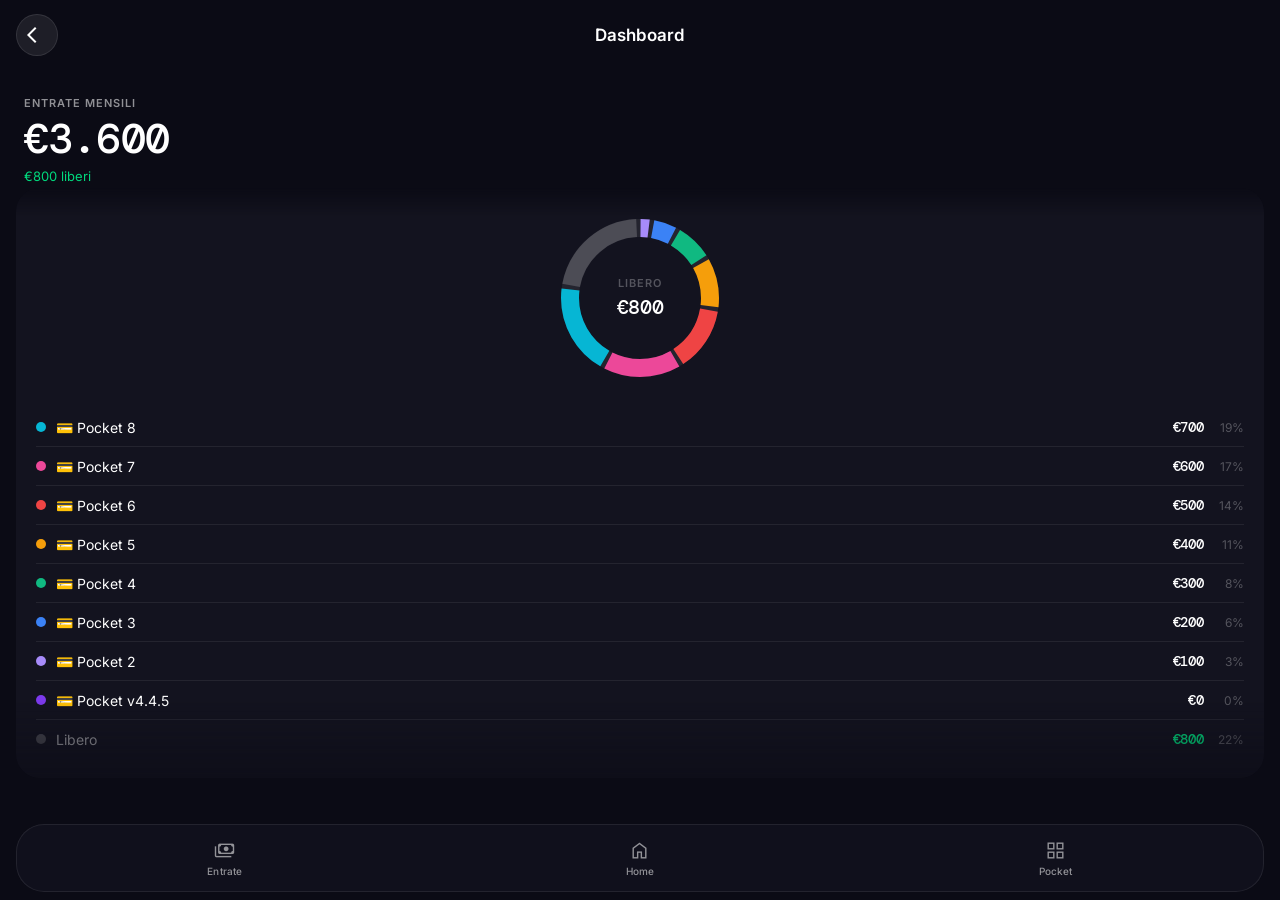
==== commit 6b1a365c: "v4.4.5.2 fix: rimossa barra stackata dalla dashboard Co-Authored-By: Claude Sonnet 4.6 <noreply@anth" ====
--- a/pages/dashboard.html
+++ b/pages/dashboard.html
@@ -54,12 +54,6 @@
 
   <div class="dash-scroll">
 
-    <!-- Barra di distribuzione -->
-    <div class="dash-block">
-      <div class="dash-stacked-bar" id="dashStackedBar"></div>
-      <div class="dash-bar-footer" id="dashBarFooter"></div>
-    </div>
-
     <!-- Grafico ad anello + legenda -->
     <div class="dash-block dash-donut-block">
       <div class="dash-donut-wrap">
--- a/assets/style.css
+++ b/assets/style.css
@@ -1069,6 +1069,10 @@
 /* ──────────────────────────────────────────
    DASHBOARD
    ────────────────────────────────────────── */
+[data-page="dashboard"] .page-hero {
+  padding-bottom: 4px;
+}
+
 .dash-scroll {
   flex: 1;
   overflow-y: auto;
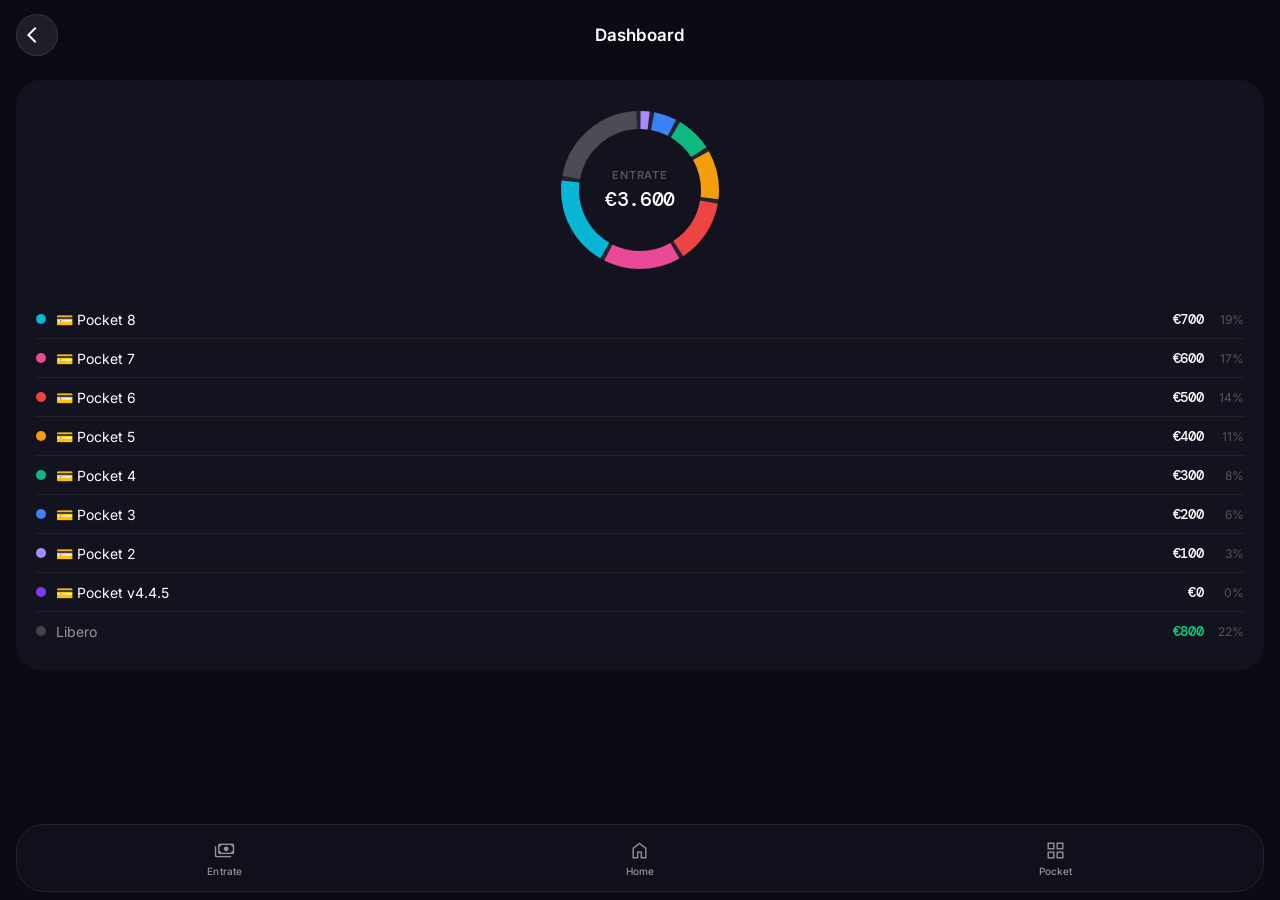
==== commit 889c718e: "v4.4.5.3 fix: rimosso hero dashboard, entrate nel centro anello, no sfumatura top Co-Authored-By: Cl" ====
--- a/pages/dashboard.html
+++ b/pages/dashboard.html
@@ -46,12 +46,6 @@
 <!-- MAIN -->
 <main class="main-content">
 
-  <section class="page-hero">
-    <div class="page-hero-label">Entrate mensili</div>
-    <div class="page-hero-value" id="dashIncome">€0</div>
-    <div class="page-hero-sub" id="dashLibero"></div>
-  </section>
-
   <div class="dash-scroll">
 
     <!-- Grafico ad anello + legenda -->
@@ -61,7 +55,7 @@
           <circle cx="90" cy="90" r="70" fill="none" stroke="rgba(255,255,255,0.07)" stroke-width="18"/>
         </svg>
         <div class="dash-donut-center">
-          <div class="dash-donut-center-label">Libero</div>
+          <div class="dash-donut-center-label">Entrate</div>
           <div class="dash-donut-center-value" id="dashDonutCenter">€0</div>
         </div>
       </div>
--- a/assets/style.css
+++ b/assets/style.css
@@ -1073,10 +1073,23 @@
   padding-bottom: 4px;
 }
 
+[data-page="dashboard"] .dash-scroll {
+  -webkit-mask-image: linear-gradient(to bottom,
+    black 0px,
+    black calc(100% - 200px),
+    transparent calc(100% - 65px)
+  );
+  mask-image: linear-gradient(to bottom,
+    black 0px,
+    black calc(100% - 200px),
+    transparent calc(100% - 65px)
+  );
+}
+
 .dash-scroll {
   flex: 1;
   overflow-y: auto;
-  padding: 0 16px 100px;
+  padding: 12px 16px 100px;
   -webkit-mask-image: linear-gradient(to bottom,
     transparent 0px, black 28px,
     black calc(100% - 200px),
